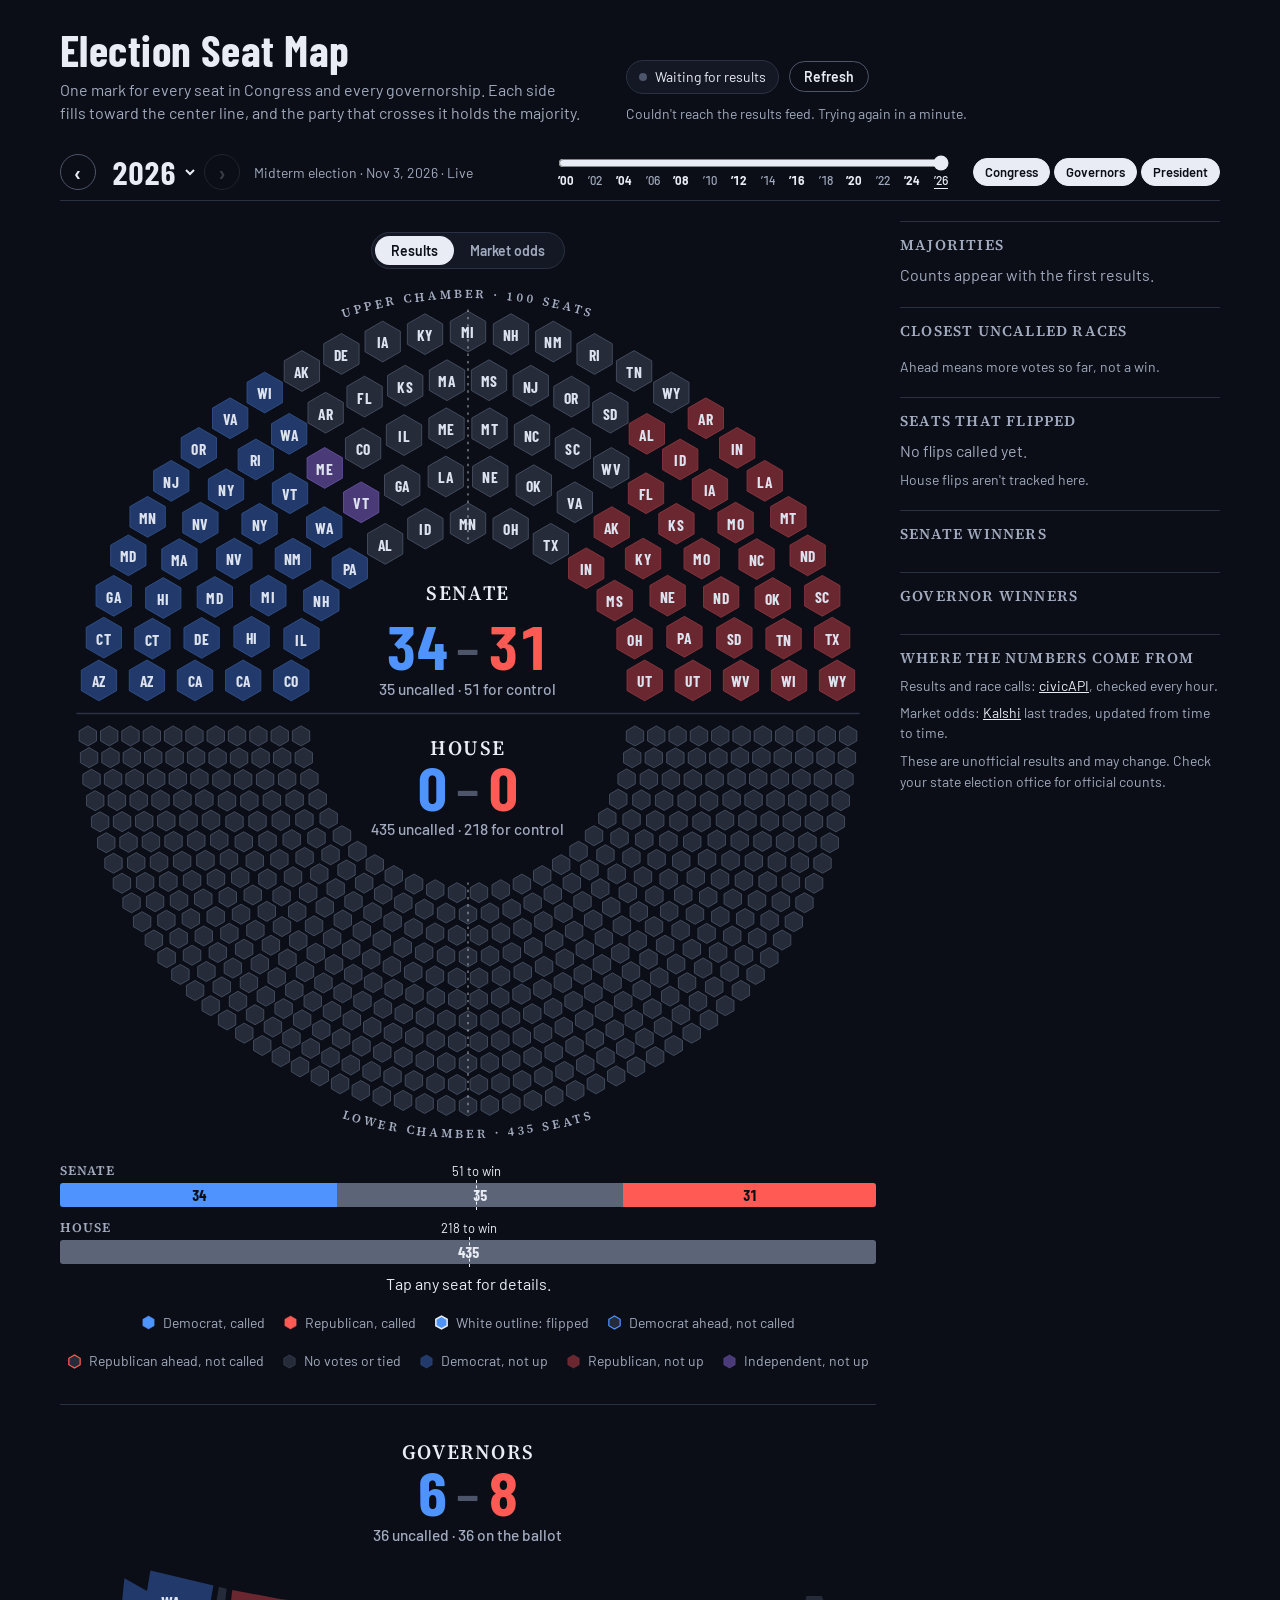
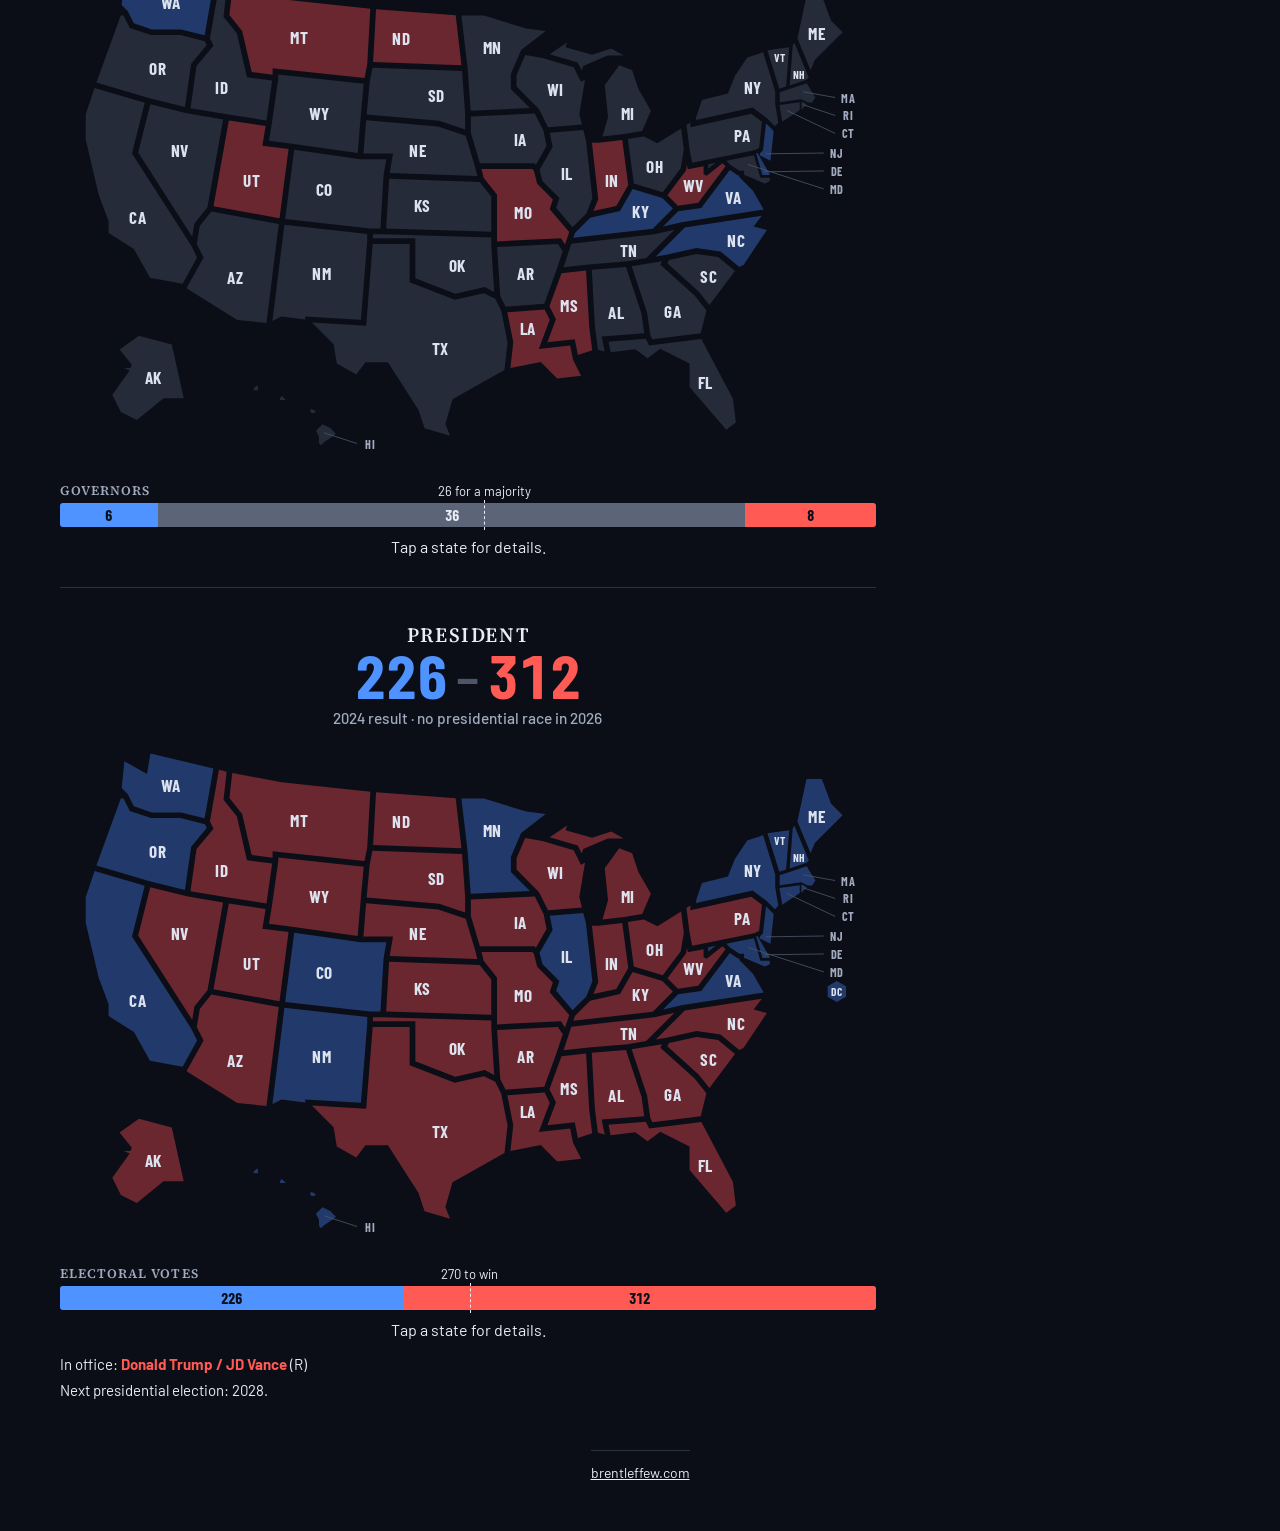
==== elections/index.html @ 2188637a "Move Election Seat Map to /elections and redirect /midterms Co-Authored-By: Claude Opus 5.5 <noreply" ====
<!doctype html>
<html lang="en">
<head>
<meta charset="utf-8">
<meta name="viewport" content="width=device-width, initial-scale=1, viewport-fit=cover">
<title>Election Seat Map</title>
<meta name="description" content="Seat map of US elections since 2000, with live 2026 results: one mark for every seat in Congress, every governorship and every state's electoral votes.">
<link rel="canonical" href="https://brentleffew.com/elections/">
<meta property="og:type" content="website">
<meta property="og:site_name" content="Brent Leffew">
<meta property="og:title" content="Election Seat Map">
<meta property="og:description" content="Seat map of US elections since 2000, with live 2026 results: one mark for every seat in Congress, every governorship and every state's electoral votes.">
<meta property="og:url" content="https://brentleffew.com/elections/">
<meta property="og:image" content="https://brentleffew.com/elections/og4.png">
<meta property="og:image:type" content="image/png">
<meta property="og:image:width" content="1200">
<meta property="og:image:height" content="630">
<meta property="og:image:alt" content="Election Seat Map: a US map of governor races beside a ring of Senate and House seats, colored by party.">
<meta name="twitter:card" content="summary_large_image">
<meta name="twitter:title" content="Election Seat Map">
<meta name="twitter:description" content="Seat map of US elections since 2000, with live 2026 results: one mark for every seat in Congress, every governorship and every state's electoral votes.">
<meta name="twitter:image" content="https://brentleffew.com/elections/og4.png">
<meta name="theme-color" content="#0B0E16">
<link rel="preconnect" href="https://fonts.googleapis.com">
<link rel="preconnect" href="https://fonts.gstatic.com" crossorigin>
<link rel="stylesheet" href="https://fonts.googleapis.com/css2?family=Barlow:wght@400;500;600&family=Barlow+Condensed:wght@500;600;700&family=Source+Serif+4:opsz,wght@8..60,500;8..60,600&display=swap">
<style>
/* Layout concept: two half-chambers facing each other across one aisle. Results fill from both sides toward the center line, so a party that crosses the line holds the majority. */
:root {
  color-scheme: dark;
  --bg: #0B0E16;
  --panel: #131824;
  --line: #2A3142;
  --fg: #E9ECF4;
  --muted: #A1AABE;
  --dem: #4E93FF;
  --dem-dim: #223A6B;
  --rep: #FF5A54;
  --rep-dim: #6B2730;
  --ind: #B38BFF;
  --ind-dim: #4A3A78;
  --open: #252B39;
  --open-line: #4C5569;
  --on-bright: #0A0E18;
  --on-dim: #DCE2EE;
  --display: "Barlow Condensed", "Arial Narrow", Arial, sans-serif;
  --body: "Barlow", "Helvetica Neue", Arial, sans-serif;
  --serif: "Source Serif 4", Georgia, serif;
}
html { background: var(--bg); }
body {
  background: var(--bg); color: var(--fg); font-family: var(--body); font-size: 16px; line-height: 1.45;
  padding-left: max(16px, env(safe-area-inset-left, 0px));
  padding-right: max(16px, env(safe-area-inset-right, 0px));
  padding-block: 20px 40px;
}
.wrap { max-width: 1160px; margin: 0 auto; display: grid; gap: 20px; }
.final-note { margin: 0 0 18px; padding: 10px 14px; background: var(--panel); border: 2px solid var(--fg); border-radius: 8px; font-weight: 600; }
#checkBtn[hidden] { display: none; }
header { display: flex; flex-wrap: wrap; gap: 12px 24px; align-items: end; justify-content: space-between; }
header > div { min-width: 0; }
h1 { font-family: var(--display); font-weight: 700; font-size: clamp(30px, 5vw, 44px); line-height: 1; margin: 0; letter-spacing: .01em; text-wrap: balance; }
.sub { color: var(--muted); margin: 6px 0 0; max-width: 58ch; }
.status { display: flex; flex-wrap: wrap; align-items: center; gap: 10px; }
.pill { display: inline-flex; align-items: center; gap: 8px; padding: 6px 12px; border: 1px solid var(--line); border-radius: 999px; font-size: 14px; font-variant-numeric: tabular-nums; background: var(--panel); }
.dot { width: 8px; height: 8px; border-radius: 50%; background: var(--open-line); flex: none; }
.pill[data-state="fresh"] .dot { background: #5BE08A; }
.pill[data-state="aging"] .dot { background: #F2C14E; }
.pill[data-state="busy"] { border-color: var(--dem); }
.pill[data-state="busy"] .dot { background: var(--dem); animation: pulse 1s ease-in-out infinite; }
@keyframes pulse { 50% { opacity: .25; } }
.asof { flex-basis: 100%; color: var(--muted); font-size: 14px; margin: 0; font-variant-numeric: tabular-nums; }
.asof:empty { display: none; }
.spin { display: none; width: 12px; height: 12px; margin-right: 7px; border: 2px solid var(--open-line); border-top-color: var(--fg); border-radius: 50%; vertical-align: -1px; animation: turn .8s linear infinite; }
button.running .spin { display: inline-block; }
@keyframes turn { to { transform: rotate(360deg); } }
.bar { height: 3px; margin-bottom: 8px; overflow: hidden; border-radius: 2px; background: var(--line); visibility: hidden; }
.bar.on { visibility: visible; }
.bar::after { content: ""; display: block; width: 30%; height: 100%; background: var(--dem); animation: slide 1.2s linear infinite; }
@keyframes slide { from { transform: translateX(-100%); } to { transform: translateX(340%); } }
button { font: 600 14px var(--body); color: var(--fg); background: transparent; border: 1px solid var(--open-line); border-radius: 999px; padding: 6px 14px; cursor: pointer; }
button:hover:not(:disabled) { border-color: var(--fg); }
button:disabled { color: var(--muted); cursor: default; }
:focus-visible { outline: 2px solid var(--fg); outline-offset: 2px; }
.check-note { flex-basis: 100%; min-height: 20px; color: var(--muted); font-size: 14px; margin: 0; }
body[data-archive] .check-note { visibility: hidden; }
.pill[data-state="final"] .dot { background: var(--fg); }
.yearbar { position: sticky; top: 0; z-index: 20; display: flex; flex-wrap: wrap; align-items: center; gap: 4px 24px; padding: 8px 0; background: var(--bg); border-bottom: 1px solid var(--line); }
.y-row { display: flex; align-items: center; gap: 6px; }
.y-step { width: 36px; height: 36px; padding: 0; font-size: 22px; line-height: 1; }
.y-step:disabled { opacity: .3; cursor: default; }
#ySelect { color-scheme: dark; height: 40px; padding: 0 6px; font: 700 32px var(--display); font-variant-numeric: tabular-nums; color: var(--fg); background: transparent; border: 0; cursor: pointer; }
.y-kind { width: 20em; margin: 0 0 0 8px; color: var(--muted); font-size: 14px; line-height: 1.25; }
.y-track { flex: 1 1 320px; min-width: 0; order: 2; }
.y-sections { order: 3; display: flex; gap: 4px; flex: none; }
.y-sections button { padding: 5px 11px; font-size: 13px; color: var(--muted); }
.y-sections button[aria-pressed="true"] { background: var(--fg); border-color: var(--fg); color: var(--bg); }
.y-sections button:disabled { cursor: default; }
.y-ticks button:disabled { opacity: .25; cursor: default; }
.kind-head { display: none; flex-basis: 100%; margin: 0; color: var(--muted); font-size: 14px; }
@media (max-width: 1099px) {
  .y-row { flex: 1 1 0; min-width: 0; }
  .y-kind { width: auto; flex: 1; min-width: 0; }
  .y-sections { order: 2; margin-left: auto; }
  .y-track { order: 3; flex-basis: 100%; }
}
#ySlider { display: block; width: 100%; margin: 0; accent-color: var(--fg); cursor: pointer; }
.y-ticks { display: flex; justify-content: space-between; padding: 0 8px; }
.y-ticks button { width: 0; padding: 2px 0; border: 0; overflow: visible; display: flex; justify-content: center; color: var(--muted); font: 500 12px var(--body); font-variant-numeric: tabular-nums; }
.y-ticks button.pres { color: var(--fg); font-weight: 700; }
.y-ticks button[aria-current="true"] { color: var(--fg); text-decoration: underline; text-underline-offset: 3px; }
.h { transition: fill .3s ease, stroke .3s ease; }
body[data-archive] .live-only { visibility: hidden; }
.tickets { list-style: none; margin: 12px auto 0; padding: 0; max-width: 860px; display: grid; gap: 4px; font-size: 15px; }
.tickets li { min-height: 22px; }
.view-switch button:disabled { opacity: .35; cursor: default; }
.check-note.ok { color: #5BE08A; }

.stage { display: grid; gap: 24px; grid-template-columns: minmax(0, 1fr); }
.chart { min-width: 0; display: flex; flex-direction: column; }
body[data-no-c] .key { order: 5; }
.gov-block.first { margin-top: 0; padding-top: 0; border-top: 0; }
body[data-pres-only] .view-switch { display: none; }
svg#map { display: block; width: 100%; height: auto; max-width: 860px; margin: 0 auto; }
.h { stroke-width: 1; transition: fill .45s ease, stroke .45s ease; }
.open { fill: var(--open); stroke: var(--open-line); }
.dem { fill: var(--dem); stroke: var(--dem); }
.dem-dim { fill: var(--dem-dim); stroke: #33548F; }
.rep { fill: var(--rep); stroke: var(--rep); }
.rep-dim { fill: var(--rep-dim); stroke: #8F3942; }
.ind-dim { fill: var(--ind-dim); stroke: #6A55A8; }
.ind { fill: var(--ind); stroke: var(--ind); }
.dem-ahead { fill: var(--open); stroke: var(--dem); stroke-width: 2.5; }
.rep-ahead { fill: var(--open); stroke: var(--rep); stroke-width: 2.5; }
.ind-ahead { fill: var(--open); stroke: var(--ind); stroke-width: 2.5; }
.lab.ld { fill: var(--dem); }
.lab.lr { fill: var(--rep); }
.lab.li { fill: var(--ind); }
.hs { cursor: pointer; }
.hs:hover { stroke: var(--fg); stroke-width: 2; }
.hs.sel { stroke: var(--fg); stroke-width: 3; }
.flip { stroke: var(--fg); stroke-width: 3; }
.seat { cursor: pointer; }
.seat:hover .h { stroke: var(--fg); stroke-width: 2; }
.seat.sel .h { stroke: var(--fg); stroke-width: 3.5; }
.lab { font: 700 19px var(--display); text-anchor: middle; dominant-baseline: central; pointer-events: none; letter-spacing: .03em; fill: var(--on-dim); }
.lab.bright { fill: var(--on-bright); }
.lab.big { font-size: 21px; }
.lab.tiny { font-size: 14px; }
.lab.out { font-size: 15px; fill: var(--muted); pointer-events: auto; cursor: pointer; }
.leader { stroke: var(--open-line); stroke-width: 1; }
#gov .h.dem, #gov .h.rep, #gov .h.ind, #gov .h.dem-dim, #gov .h.rep-dim, #gov .h.ind-dim, #gov .h.open, #pres .h.dem, #pres .h.rep, #pres .h.ind, #pres .h.dem-dim, #pres .h.rep-dim, #pres .h.ind-dim, #pres .h.open { stroke: none; }
#gov .h.flip, #pres .h.flip { stroke: var(--fg); stroke-width: 2.5; }
#gov .seat:hover .h, #pres .seat:hover .h { stroke: var(--fg); stroke-width: 2; }
#gov .seat.sel .h, #pres .seat.sel .h { stroke: var(--fg); stroke-width: 3.5; }
.gov-block { margin-top: 28px; padding-top: 20px; border-top: 1px solid var(--line); }
svg#pres, svg#gov { display: block; width: 100%; height: auto; max-width: 860px; margin: 0 auto; }
.tier { margin: 0 0 10px; }
.tier h3 { font: 500 14px var(--body); color: var(--muted); margin: 0 0 5px; }
.view-switch { display: flex; justify-content: center; margin-bottom: 12px; }
.view-switch div { display: inline-flex; padding: 3px; border: 1px solid var(--line); border-radius: 999px; background: var(--panel); }
.view-switch button { border: 0; padding: 6px 16px; color: var(--muted); }
.view-switch button[aria-pressed="true"] { background: var(--fg); color: var(--bg); }
.key { display: grid; }
.key > * { grid-area: 1 / 1; min-width: 0; }
.odds-key { visibility: hidden; }
.odds-note { text-align: center; color: var(--muted); font-size: 14px; margin: 8px auto 0; max-width: 62ch; }
.odds-scale { display: flex; align-items: center; gap: 10px; justify-content: center; margin: 12px 0 0; font-size: 14px; color: var(--muted); }
.odds-scale i { display: block; width: min(52vw, 280px); height: 10px; border-radius: 5px; background: linear-gradient(90deg, var(--rep), #92424A 50%, #3A5F9C 50%, var(--dem)); }
body[data-view="odds"] .odds-key { visibility: visible; }
body[data-view="odds"] #legend { visibility: hidden; }
body[data-view="odds"] .h { opacity: .22; }
body[data-view="odds"] .lab { opacity: .4; }
body[data-view="odds"] .priced .h, body[data-view="odds"] .h.priced { opacity: 1; }
body[data-view="odds"] .priced .lab { opacity: 1; }
body[data-view="odds"] #pres .h, body[data-view="odds"] #pres .lab { opacity: 1; }
.lit-layer { pointer-events: none; }
.glow { opacity: 0; animation: backlit 14s ease-out forwards; }
.glow-dem { fill: var(--dem); } .glow-rep { fill: var(--rep); } .glow-ind { fill: var(--ind); } .glow-neutral { fill: var(--fg); }
@keyframes backlit { 0% { opacity: 0; } 6% { opacity: 1; } 70% { opacity: .8; } 100% { opacity: 0; } }
.aisle { stroke: var(--fg); stroke-opacity: .6; stroke-width: 1.5; stroke-dasharray: 3 6; }
.floor { stroke: var(--line); stroke-width: 2; }
.arc-text { font: 600 15px var(--serif); letter-spacing: .24em; fill: var(--muted); }
.ch { font: 600 25px var(--serif); text-anchor: middle; fill: var(--fg); letter-spacing: .08em; }
.score { font: 700 76px var(--display); text-anchor: middle; font-variant-numeric: tabular-nums; }
.score .d { fill: var(--dem); } .score .r { fill: var(--rep); } .score .s { fill: var(--open-line); font-weight: 500; }
.need { font: 500 19px var(--body); text-anchor: middle; fill: var(--muted); font-variant-numeric: tabular-nums; }

.detail { min-height: 1.5em; text-align: center; color: var(--fg); margin: 8px auto 0; max-width: 60ch; }
.legend { display: flex; flex-wrap: wrap; gap: 8px 18px; justify-content: center; list-style: none; padding: 0; margin: 12px 0 0; font-size: 14px; color: var(--muted); }
.legend li { display: inline-flex; align-items: center; gap: 7px; }
.legend svg { width: 15px; height: 17px; flex: none; }

.side { display: grid; gap: 20px; grid-template-columns: repeat(auto-fit, minmax(min(100%, 300px), 1fr)); align-content: start; }
.side section { min-width: 0; border-top: 1px solid var(--line); padding-top: 12px; }
h2 { font: 600 15px var(--serif); letter-spacing: .08em; text-transform: uppercase; color: var(--muted); margin: 0 0 8px; }
.flips { list-style: none; margin: 0; padding: 0; display: grid; gap: 6px; }
.flips li { display: grid; grid-template-columns: 34px minmax(0, 1fr); gap: 8px; align-items: baseline; }
.flips b { font: 700 18px var(--display); letter-spacing: .03em; }
.chips { display: flex; flex-wrap: wrap; gap: 6px; margin: 0; padding: 0; list-style: none; }
.chips li { font: 600 15px var(--display); letter-spacing: .04em; padding: 2px 8px; border: 1px solid var(--open-line); border-radius: 4px; }
.note { color: var(--muted); font-size: 14px; margin: 8px 0 0; }
.src { font-size: 14px; color: var(--muted); margin: 0 0 6px; }
.src a { color: var(--fg); }
.control { margin: 0 0 6px; }
.empty { color: var(--muted); margin: 0; }

@media (min-width: 1080px) {
  .stage { grid-template-columns: minmax(0, 1fr) 320px; align-items: start; }
  .side { grid-template-columns: minmax(0, 1fr); }
}
@media (max-width: 560px) {
  .y-kind { display: none; }
  .kind-head { display: block; }
  .yearbar { column-gap: 8px; }
  .y-row { gap: 2px; }
  .y-step { width: 32px; height: 32px; }
  #ySelect { padding: 0; }
  .y-sections button { padding: 4px 7px; font-size: 12px; }
  .y-sections .long { display: none; }
  #ySelect { font-size: 26px; }
  .y-ticks button { font-size: 11px; }
  .news-item { gap: 8px; }
  .news-text { font-size: 14px; }
  .lab { font-size: 25px; }
  .lab.big { font-size: 27px; }
  .lab.tiny { font-size: 18px; }
  .lab.out { font-size: 19px; }
  .check-note, .asof { text-align: left; }
}
@media (prefers-reduced-motion: reduce) {
  .h, .maj-seg { transition: none; }
  .spin, .pill[data-state="busy"] .dot { animation: none; }
  .glow { animation: none; opacity: .8; }
  .bar::after { animation: none; width: 100%; }
}
.maj { display: grid; gap: 12px; max-width: 860px; margin: 12px auto 0; }
.maj-row { position: relative; padding-top: 21px; }
.maj-name { position: absolute; left: 0; top: 0; color: var(--muted); font: 600 13px var(--serif); letter-spacing: .08em; text-transform: uppercase; }
.maj-need { position: absolute; top: 0; transform: translateX(-50%); color: var(--fg); font-size: 13px; white-space: nowrap; }
.maj-bar { display: flex; height: 24px; border-radius: 3px; overflow: hidden; background: var(--line); }
.maj-seg { display: flex; align-items: center; justify-content: center; min-width: 0; font: 700 15px var(--display); font-variant-numeric: tabular-nums; transition: flex-grow .6s ease; }
.maj-d { background: var(--dem); color: var(--on-bright); }
.maj-r { background: var(--rep); color: var(--on-bright); }
.maj-i { background: var(--ind); color: var(--on-bright); }
.maj-o { background: #5C6478; color: var(--fg); }
.maj-tick { position: absolute; top: 18px; bottom: -3px; width: 0; border-left: 1.5px dashed var(--fg); pointer-events: none; }
.news { position: fixed; z-index: 30; top: calc(env(safe-area-inset-top, 0px) + 10px); left: 50%; transform: translateX(-50%); width: min(660px, calc(100vw - 24px)); display: grid; gap: 6px; pointer-events: none; }
.news-item { --c: var(--fg); pointer-events: auto; display: flex; align-items: center; gap: 12px; width: 100%; padding: 8px 6px 8px 8px; background: var(--panel); border: 2px solid var(--c); border-radius: 8px; box-shadow: 0 8px 24px rgba(0, 0, 0, .55); cursor: pointer; }
.news-tag { flex: none; padding: 3px 8px; border-radius: 4px; background: var(--c); color: var(--on-bright); font: 700 14px var(--display); letter-spacing: .08em; white-space: nowrap; }
.news-text { flex: 1; min-width: 0; font-size: 15px; line-height: 1.3; }
.news-text b { font-weight: 700; }
.news-text small { color: var(--muted); font-size: 13px; }
.news-x { flex: none; width: 28px; height: 28px; padding: 0; border: 0; border-radius: 50%; color: var(--muted); font-size: 18px; line-height: 1; }
.news-more { pointer-events: auto; justify-self: center; padding: 3px 12px; background: var(--panel); border: 1px solid var(--open-line); border-radius: 999px; color: var(--muted); font-size: 13px; }
.tip { position: absolute; z-index: 20; width: min(262px, calc(100vw - 24px)); padding: 12px 14px; background: var(--panel); border: 1px solid var(--open-line); border-radius: 10px; box-shadow: 0 10px 28px rgba(0, 0, 0, .55); }
.tip-kind { margin: 0; padding-right: 22px; color: var(--muted); font: 600 12px var(--serif); letter-spacing: .08em; text-transform: uppercase; }
.tip-title { margin: 1px 0 0; padding-right: 22px; font: 700 23px/1.1 var(--display); }
.tip-status { margin: 3px 0 0; font-size: 14px; font-weight: 600; }
.tip-rows { list-style: none; margin: 9px 0 0; padding: 0; display: grid; gap: 7px; }
.tip-rows:empty { display: none; }
.tip-row { display: grid; grid-template-columns: minmax(0, 1fr) auto; gap: 2px 10px; align-items: baseline; font-size: 14px; }
.tip-name { min-width: 0; overflow-wrap: anywhere; }
.tip-name b { font-weight: 700; }
.tip-pct { font-variant-numeric: tabular-nums; font-weight: 600; }
.tip-bar { grid-column: 1 / -1; height: 4px; border-radius: 2px; background: var(--line); overflow: hidden; }
.tip-bar i { display: block; height: 100%; border-radius: 2px; }
.tip-foot { margin: 8px 0 0; color: var(--muted); font-size: 13px; }
.tip-foot:empty { display: none; }
.tip-x { position: absolute; top: 5px; right: 6px; width: 28px; height: 28px; padding: 0; border: 0; border-radius: 50%; color: var(--muted); font-size: 19px; line-height: 1; }
.tip-x:hover:not(:disabled) { color: var(--fg); }
.tip-arrow { position: absolute; width: 12px; height: 12px; margin-left: -6px; background: var(--panel); transform: rotate(45deg); }
.tip[data-side="above"] .tip-arrow { bottom: -7px; border-right: 1px solid var(--open-line); border-bottom: 1px solid var(--open-line); }
.tip[data-side="below"] .tip-arrow { top: -7px; border-left: 1px solid var(--open-line); border-top: 1px solid var(--open-line); }
.foot { max-width: 1160px; margin: 28px auto 0; padding-top: 12px; border-top: 1px solid var(--line); color: var(--muted); font-size: 14px; }
.foot a { color: var(--fg); }
</style>
</head>
<body>
<div class="news" id="news" aria-live="polite"></div>
<div class="wrap">
  <p class="final-note" id="finalNote" hidden>All election results from 2026 are in. This map is final.</p>
  <header>
    <div>
      <h1>Election Seat Map</h1>
      <p class="sub">One mark for every seat in Congress and every governorship. Each side fills toward the center line, and the party that crosses it holds the majority.</p>
    </div>
    <div class="status">
      <span class="pill" id="pill" data-state="wait"><span class="dot"></span><span id="pillText">Loading results</span></span>
      <button id="checkBtn" type="button"><span class="spin" aria-hidden="true"></span><span id="checkLabel">Refresh</span></button>
      <p class="kind-head" id="yKindHead"></p>
      <p class="check-note" id="checkNote" role="status"></p>
    </div>
  </header>

  <nav class="yearbar" id="yearbar" aria-label="Choose an election">
    <div class="y-row">
      <button type="button" class="y-step" id="yPrev" aria-label="Earlier election">‹</button>
      <select id="ySelect" aria-label="Election year"></select>
      <button type="button" class="y-step" id="yNext" aria-label="Later election">›</button>
      <p class="y-kind" id="yKind"></p>
    </div>
    <div class="y-sections" role="group" aria-label="Choose what to show">
      <button type="button" id="secBtnC" data-sec="c" aria-pressed="true">Congress</button>
      <button type="button" id="secBtnG" data-sec="g" aria-label="Governors" aria-pressed="true">Gov<span class="long">ernors</span></button>
      <button type="button" id="secBtnP" data-sec="p" aria-label="President" aria-pressed="true">Pres<span class="long">ident</span></button>
    </div>
    <div class="y-track">
      <input type="range" id="ySlider" min="0" max="13" step="1" aria-label="Election year">
      <div class="y-ticks" id="yTicks"></div>
    </div>
  </nav>

  <div class="stage">
    <div class="chart">
      <div class="bar" id="bar" aria-hidden="true"></div>
      <div class="view-switch"><div role="group" aria-label="Choose what the maps show">
        <button type="button" id="viewResults" aria-pressed="true">Results</button>
        <button type="button" id="viewOdds" aria-pressed="false">Market odds</button>
      </div></div>
      <div id="secCongress">
        <svg id="map" viewBox="0 0 1000 1064" role="img" aria-label="Seat map of the Senate and House"></svg>
        <div class="maj" id="bars"></div>
        <p class="detail">Tap any seat for details.</p>
      </div>
      <div class="key">
        <ul class="legend" id="legend"></ul>
        <div class="odds-key">
          <p class="odds-scale"><span>Republican 100¢</span><i></i><span>Democrat 100¢</span></p>
          <p class="odds-note" id="oddsNote"></p>
        </div>
      </div>
      <div class="gov-block" id="secGov">
        <svg id="gov" viewBox="0 0 1000 790" role="img" aria-label="Map of governor races by state"></svg>
        <div class="maj" id="govBar"></div>
        <p class="detail">Tap a state for details.</p>
      </div>
      <div class="gov-block" id="secPres">
        <svg id="pres" viewBox="0 0 1000 790" role="img" aria-label="Map of the presidential election by state"></svg>
        <div class="maj" id="presBar"></div>
        <p class="detail">Tap a state for details.</p>
        <ul class="tickets" id="tickets"></ul>
      </div>
    </div>
    <div class="side">
      <section>
        <h2>Majorities</h2>
        <div id="control"><p class="empty">Counts appear with the first results.</p></div>
      </section>
      <section>
        <h2 id="closestTitle">Closest uncalled races</h2>
        <ul class="flips" id="closest"></ul>
        <p class="note" id="closestNote">Ahead means more votes so far, not a win.</p>
      </section>
      <section>
        <h2>Seats that flipped</h2>
        <ul class="flips" id="flips"></ul>
        <p class="empty" id="flipsEmpty">No flips called yet.</p>
        <p class="note">House flips aren't tracked here.</p>
      </section>
      <section id="sideSenate">
        <h2>Senate winners</h2>
        <ul class="chips" id="winners"></ul>
      </section>
      <section id="sideGov">
        <h2>Governor winners</h2>
        <ul class="chips" id="govWinners"></ul>
      </section>
      <section>
        <h2>Where the numbers come from</h2>
        <p class="src" id="srcArchive" hidden>Past results: <a href="https://electionlab.mit.edu/data" target="_blank" rel="noopener">MIT Election Data + Science Lab</a> for House, Senate and president votes, <a href="https://github.com/unitedstates/congress-legislators" target="_blank" rel="noopener">congress-legislators</a> for who held each seat, and Wikipedia for governors and 2024 House shares.</p>
        <p class="src" id="srcLive">Results and race calls: <a href="https://civicapi.org" target="_blank" rel="noopener">civicAPI</a>, <span id="checkEvery">checked every minute</span>.</p>
        <p class="src" id="oddsSource">Market odds: <a href="https://kalshi.com/category/elections" target="_blank" rel="noopener">Kalshi</a> last trades, updated from time to time.</p>
        <p class="note">These are unofficial results and may change. Check your state election office for official counts.</p>
      </section>
    </div>
  </div>
  <p class="foot"><a href="/">brentleffew.com</a></p>
</div>
<div class="tip" id="tip" role="status" aria-live="polite" hidden>
  <button class="tip-x" id="tipClose" type="button" aria-label="Close details">×</button>
  <p class="tip-kind" id="tipKind"></p>
  <h3 class="tip-title" id="tipTitle"></h3>
  <p class="tip-status" id="tipStatus"></p>
  <ul class="tip-rows" id="tipRows"></ul>
  <p class="tip-foot" id="tipFoot"></p>
  <i class="tip-arrow" id="tipArrow" aria-hidden="true"></i>
</div>

<script>
(function () {
  "use strict";
  var API = "https://civicapi.org/api/v2/race/search?startDate=2026-11-03&endDate=2027-01-31&country=US&limit=2000&election_type=";
  var ODDS_URL = "https://raw.githubusercontent.com/bleffew/bleffew.github.io/data/odds.json";
  var POLL_MS = 60000;
  // Checks slow down as counting winds down. Federal election dates always fall after daylight saving ends, so Pacific is -08:00.
  var ELECTION_DATE = "2026-11-03", DAY_MS = 86400000;
  var FAST_UNTIL = Date.parse(ELECTION_DATE + "T12:00:00-08:00") + DAY_MS;
  var HALF_HOUR_UNTIL = Date.parse(ELECTION_DATE + "T00:00:00-08:00") + 2 * DAY_MS;
  function pollMs() {
    var now = Date.now();
    return now < FAST_UNTIL ? POLL_MS : now < HALF_HOUR_UNTIL ? 1800000 : 3600000;
  }
  var lastTry = 0, locked = false;
  var LIVE_YEAR = 2026, YEARS = [2000, 2002, 2004, 2006, 2008, 2010, 2012, 2014, 2016, 2018, 2020, 2022, 2024, 2026];
  var DATES = { 2000: "Nov 7, 2000", 2002: "Nov 5, 2002", 2004: "Nov 2, 2004", 2006: "Nov 7, 2006", 2008: "Nov 4, 2008", 2010: "Nov 2, 2010", 2012: "Nov 6, 2012", 2014: "Nov 4, 2014", 2016: "Nov 8, 2016", 2018: "Nov 6, 2018", 2020: "Nov 3, 2020", 2022: "Nov 8, 2022", 2024: "Nov 5, 2024", 2026: "Nov 3, 2026" };
  var year = LIVE_YEAR, ARCHIVE = false, savedView = null, WHO = { D: [], I: [], R: [] }, GOV_WHO = {}, GOV_BASE_IND = 0, GOV_UP = 36, liveModel = null, presData = null, jsonCache = {}, yearToken = 0;
  var NS = "http://www.w3.org/2000/svg";
  var CX = 500, Y_SENATE = 515, Y_HOUSE = 545;

  // Senate seats not on the 2026 ballot: 32 Democrats, 2 independents, 31 Republicans.
  var HELD_D = "AZ AZ CA CA CO CT CT DE GA HI HI IL MD MD MA MI MN NV NV NH NJ NM NY NY OR PA RI VT VA WA WA WI".split(" ");
  var HELD_I = "ME VT".split(" ");
  var HELD_R = "AL AK AR FL ID IN IN IA KS KY LA MS MO MO MT NE NC ND ND OH OK PA SC SD TN TX UT UT WV WI WY".split(" ");
  var UP = "AL AK AR CO DE FL GA ID IL IA KS KY LA ME MA MI MN MS MT NE NH NJ NM NC OH OK OR RI SC SD TN TX VA WV WY".split(" ");
  var UP_WAS_D = "CO DE GA IL MA MI MN NH NJ NM OR RI VA".split(" ");
  var BASE_DEM = HELD_D.length + HELD_I.length, BASE_REP = HELD_R.length;
  var LIVE_SEATS = { HELD_D: HELD_D, HELD_I: HELD_I, HELD_R: HELD_R, UP: UP, BASE_DEM: BASE_DEM, BASE_REP: BASE_REP };
  var NAMES = {AL:"Alabama",AK:"Alaska",AZ:"Arizona",AR:"Arkansas",CA:"California",CO:"Colorado",CT:"Connecticut",DE:"Delaware",FL:"Florida",GA:"Georgia",HI:"Hawaii",ID:"Idaho",IL:"Illinois",IN:"Indiana",IA:"Iowa",KS:"Kansas",KY:"Kentucky",LA:"Louisiana",ME:"Maine",MD:"Maryland",MA:"Massachusetts",MI:"Michigan",MN:"Minnesota",MS:"Mississippi",MO:"Missouri",MT:"Montana",NE:"Nebraska",NV:"Nevada",NH:"New Hampshire",NJ:"New Jersey",NM:"New Mexico",NY:"New York",NC:"North Carolina",ND:"North Dakota",OH:"Ohio",OK:"Oklahoma",OR:"Oregon",PA:"Pennsylvania",RI:"Rhode Island",SC:"South Carolina",SD:"South Dakota",TN:"Tennessee",TX:"Texas",UT:"Utah",VT:"Vermont",VA:"Virginia",WA:"Washington",WV:"West Virginia",WI:"Wisconsin",WY:"Wyoming"};

  // Governors: 14 states are not on the 2026 ballot, 6 held by Democrats and 8 by Republicans.
  var GOV_HELD = { DE: "D", KY: "D", NJ: "D", NC: "D", VA: "D", WA: "D", IN: "R", LA: "R", MS: "R", MO: "R", MT: "R", ND: "R", UT: "R", WV: "R" };
  var GOV_BASE_DEM = 6, GOV_BASE_REP = 8;
  var GOV_UP_WAS_D = "AZ CA CO CT HI IL KS MA MD ME MI MN NM NY OR PA RI WI".split(" ");
  var LIVE_GOV = { GOV_HELD: GOV_HELD, GOV_BASE_DEM: GOV_BASE_DEM, GOV_BASE_REP: GOV_BASE_REP };
  // Low-poly state shapes, simplified from US Census boundaries and inset so states sit apart. x and y are label points.
  var GOV_STATES = {"AL":{"d":"M704.6 440.8L708 464.8L655.8 468.8L659.5 487.3L651.2 485.2L647.5 455.7L643.7 387.2L685.6 383.7Z","x":674,"y":438},"AK":{"d":"M129 478.8L143.6 544.5L118.8 544.5L86.2 571.2L66.6 561.4L56.1 540.3L77.4 510.4L70.2 507.5L78.2 507.5L80.1 503.5L65 484.7L88.7 467.8Z","x":106,"y":518},"AZ":{"d":"M260.1 330.9L245 452.2L209.2 448.6L147.5 410.1L147.5 408.9L168 372.1L159.6 355.5L163.3 333.5L177.4 315.8Z","x":207,"y":395},"CO":{"d":"M359.8 251.5L391.9 251.5L388.5 271.6L384.7 336.5L372.2 336.5L267.9 324.9L279 240Z","x":316,"y":288},"FL":{"d":"M714 479.8L778 471.8L816.6 545.1L820.3 574.4L808.5 583.2L763.5 530.7L763.5 501.8L727.6 483.9L712 495.6L697 484.4L666.8 488.1L664.2 475.2L709.9 471.7Z","x":783,"y":524},"GA":{"d":"M727.7 380.8L769.4 418.4L784.2 436.8L777.2 464.8L718 472.2L715.4 466.9L711.4 439.2L692.6 382.8L729.8 376.6Z","x":743,"y":437},"IN":{"d":"M688.4 283.3L673.7 308.9L645.7 315.1L651.6 300.5L643.9 231.5L652.2 231.5L681 227.9Z","x":668,"y":277},"KS":{"d":"M506.3 279.4L520.5 297.2L520.5 340.4L391.7 336.6L395.3 275.6Z","x":436,"y":307},"ME":{"d":"M937 81.9L951.1 96L917 130L911.9 142.7L895.7 103.7L906.8 51.5L925.6 51.5Z","x":920,"y":97},"MA":{"d":"M917.7 175.9L913.6 182L908.5 182L900.3 178L874 181.7L874 169.4L907.1 158.4Z","x":903,"y":169},"MN":{"d":"M563.3 91.4L587.2 94.4L557.1 117.8L544.5 147.3L544.5 165.5L567.9 188.9L495.3 192.3L491.5 139.7L483.9 75.5L511.5 75.5Z","x":522,"y":114},"NJ":{"d":"M866.4 216.7L866.4 219.9L862.7 253.5L849.6 247L849.6 244.7L853.5 240.7L857.2 207.5Z","x":857,"y":245},"NC":{"d":"M842 334.1L858.3 338.2L829.6 381.3L824.5 383.8L801.5 364.7L771.9 360.4L735.2 368.6L722.2 370.8L757.7 335.3L852.1 320.8Z","x":821,"y":350},"ND":{"d":"M476.9 75.3L484 136.4L375.7 132.6L379.3 67.8Z","x":410,"y":102},"OK":{"d":"M520.5 347.4L520.5 356.1L524.1 414.2L512.5 408.3L476.3 416.4L427.5 397.6L427.5 348.5L375.5 348.5L375.5 343.5L387.9 343.5Z","x":479,"y":381},"PA":{"d":"M852.3 205.6L848.7 237.7L842.8 240.7L766.7 255.9L763.5 239.4L759.7 209.7L764.5 206.5L764.5 212.4L839.2 195.8Z","x":828,"y":221},"SD":{"d":"M484.7 143.4L488.5 196.1L488.5 215.1L456.7 204.6L367.8 196.8L371.5 156.5L374.9 139.6Z","x":453,"y":173},"TX":{"d":"M420.5 402.4L475.7 423.7L511.6 415.7L525.4 422.6L532.7 437.2L540.5 476.1L536.7 509.8L473 545.7L464.3 576.2L470.1 590.6L438.8 581.2L431.2 558.5L393.9 500.5L366.3 500.5L355.1 515.4L331.2 501.8L327.3 478.3L300.7 451.8L367.2 455.7L375.2 355.5L420.5 355.5Z","x":458,"y":483},"WY":{"d":"M364.2 159.1L360.5 199.7L356.8 244L276.5 232.5L248.1 229L251.5 208.5L259.5 152.3L259.5 147.9Z","x":310,"y":195},"CT":{"d":"M898.6 191.2L877.1 205.6L873.7 185.2L898.6 181.7Z","x":883,"y":192},"MO":{"d":"M572.8 265.8L576.8 281.8L596 300.9L592.1 312.8L616.1 340.8L610.9 356.1L605.8 348.4L527.5 352.3L527.5 294.8L511.2 274.4L508.5 263.5L570.6 263.5Z","x":560,"y":316},"WV":{"d":"M807.6 260.3L774.2 304.9L749.2 308.5L736.4 295.7L759.2 265.4L760.3 258.5L761.4 263.9L780.7 260.1L780.7 270.1L784.5 271.9L803.8 256.5Z","x":768,"y":283},"IL":{"d":"M636.6 228.6L644.4 299.5L637 318.1L620.2 334.9L600 311.2L604 299.1L583.2 278.2L579.7 264.5L595.7 236.6L592.2 219.2L633.3 215.7Z","x":613,"y":268},"NM":{"d":"M368.5 343.1L368.5 351.9L360.8 448.3L292.5 444.3L292.5 448L263.4 444.4L252.3 450L267 331.9Z","x":313,"y":390},"AR":{"d":"M608.1 364.5L600.7 386.8L585.5 428.7L538.1 432.3L531.5 419.1L527.7 359.3L602.2 355.6Z","x":563,"y":391},"CA":{"d":"M95.8 182.4L80.2 244.6L152.9 357.7L160 371.9L142.2 404.1L102.3 396.9L82.6 361.5L51.5 342.1L51.5 327.4L39.4 295L23.5 227.6L23.5 196.6L34.3 164.3Z","x":87,"y":322},"DE":{"d":"M846.8 243.8L862.3 271L852.7 271L845.2 244.5L847 243.6Z","x":855,"y":267},"HI":{"d":"M323.2 581.1L330.1 588L327.1 590.9L315.1 598.9L312 602.1L309.4 599.4L309.4 591.7L305.7 584.3L313.6 576.3ZM305.7 560.4L303.4 562.6L300.6 562.6L297.9 560L300.3 557.7ZM234.6 534.6L229.4 534.6L229.4 532.6L232.6 529.4L234.6 529.4ZM268.7 546.6L261.4 546.6L261.4 544.6L264 541.9Z","x":316,"y":587},"IA":{"d":"M584.7 217.2L588.3 235.4L575.2 258.3L573.5 256.5L506.6 256.5L495.5 219.5L495.5 199.3L573.9 195.6Z","x":556,"y":226},"KY":{"d":"M730.2 299.1L743.1 312L718.4 336.7L621.1 347.9L623.1 341.9L641.7 323.2L678.3 315.1L693.7 288.2Z","x":704,"y":315},"MD":{"d":"M850.3 274.3L861.8 274.3L861.8 278.6L855.9 281.5L830.3 270.5L830.3 265.8L824.7 265.8L813.4 258.3L808.6 253.4L842.4 246.6ZM786.3 263.3L786.3 257.9L795.4 256Z","x":835,"y":258},"MI":{"d":"M693.2 142.7L700.8 165.4L716.1 192.2L705.5 216.9L683.5 220.6L656.8 223.9L663.6 200.3L659.6 161L677.3 136.3ZM611.5 114.4L644.1 123.7L667.6 115.8L682.8 124.5L663.3 124.5L633.2 137.4L631.4 142.9L626.5 133.1L592.1 122.8L613.5 108.6Z","x":688,"y":194},"MS":{"d":"M640.5 456.3L644.2 485.6L626.7 491.4L622.8 472.2L589.3 475.9L599.8 447.8L591.8 431.8L606.6 391.2L636.7 387.9Z","x":616,"y":430},"MT":{"d":"M263.5 55.5L372.3 67.1L368.5 135.5L365.2 152.2L252.5 140.1L252.5 148L226.9 144.8L215.2 94.4L199.6 75L203.1 44.1Z","x":285,"y":101},"NH":{"d":"M909.7 151.5L906.9 154.3L886.2 161.2L889.9 112.5L891.8 108.7Z","x":897,"y":147},"NY":{"d":"M868.5 168.5L868.5 184.3L872.3 206.8L868 211.1L858.3 201.4L840.8 188.2L771.5 203.6L771.5 200.6L778.7 178.9L810.6 171L819.1 149.6L834.2 126.9L853.7 120.5Z","x":841,"y":163},"OH":{"d":"M756.5 239.9L752.7 262.6L730.7 292L695.2 281.3L687.9 226.9L707.5 223.6L724.2 232L753.2 213.9Z","x":721,"y":259},"OR":{"d":"M77.5 90.9L103.4 99.5L139.6 99.5L169.6 107L171.8 111.5L152.7 134.5L145.1 187.7L100.9 176.6L36.6 157.7L66.5 75.5L69.8 75.5Z","x":112,"y":139},"TN":{"d":"M710.3 372.7L687.6 376.5L639.7 380.5L609.1 383.9L618.6 355.2L720.6 343.5L745 338Z","x":689,"y":362},"UT":{"d":"M244 210.9L240 235L272.1 239L261 323.9L180.1 309.2L198.9 204Z","x":227,"y":277},"VA":{"d":"M822.9 271.5L824.5 271.5L824.5 273.5L841.2 290.1L854.4 313.3L755.4 328.6L731 334L749.6 315.3L777.9 311.3L812.8 264.8Z","x":817,"y":297},"WA":{"d":"M180 38.6L169.2 99.7L140.4 92.5L104.6 92.5L82.5 85.1L74.9 69.9L67.6 62.7L70.9 29.7L98.6 45.5L102.8 20.3Z","x":128,"y":59},"WI":{"d":"M583.2 127.4L621.5 138.9L630.4 156.7L635.4 154.2L628.4 196.1L631.6 208.9L590.1 212.3L578.9 189.9L551.5 162.6L551.5 148.7L562.1 123.9Z","x":599,"y":165},"NE":{"d":"M455.3 211.5L489.2 222.8L500.6 260.9L503.5 272.3L396.1 268.6L400.1 244.5L363.8 244.5L367.2 203.8Z","x":431,"y":240},"SC":{"d":"M798.5 371.3L819.2 388.6L787.9 430.3L774.6 413.6L736.3 379.2L738.4 375.1L772.2 367.6Z","x":787,"y":394},"ID":{"d":"M196.2 42.7L192.4 77.1L208.8 97.6L221.1 151.2L252 155L245 204L196.5 196.5L151.9 189.1L159.3 137.5L180.2 112.5L175.7 103.5L186.8 40.3Z","x":190,"y":162},"NV":{"d":"M147.3 195.4L191.9 202.9L172.7 310.5L156.7 330.5L154 346.5L87.8 243.4L102.6 184.3Z","x":139,"y":240},"VT":{"d":"M881.9 162.4L873.5 165.2L858.9 117.9L885.6 114.5Z","x":874,"y":127},"LA":{"d":"M592.2 448.2L578.7 484.1L617.2 479.8L620.7 497.2L630.6 517.1L601.3 520.3L581.2 500.2L544 507.6L547.5 475.9L540.2 439.2L585.9 435.7Z","x":565,"y":458},"RI":{"d":"M907.2 184.1L900.5 190.9L900.5 180.7Z","x":903,"y":185}};
  // Small Northeast states carry their labels outside the shape, with a thin leader line.
  var GOV_CALLOUTS = {"HI":[372,600],"MA":[958,176],"RI":[958,198],"CT":[958,220],"NJ":[944,244],"DE":[944,266],"MD":[944,288]};
  var GOV_SMALL = ["VT", "NH"];

  function el(name, attrs, parent) {
    var n = document.createElementNS(NS, name);
    for (var k in attrs) n.setAttribute(k, attrs[k]);
    if (parent) parent.appendChild(n);
    return n;
  }
  function $(id) { return document.getElementById(id); }
  function hexPoints(x, y, r) {
    var pts = [];
    for (var i = 0; i < 6; i++) {
      var a = Math.PI / 3 * i + Math.PI / 6;
      pts.push((x + r * Math.cos(a)).toFixed(1) + "," + (y + r * Math.sin(a)).toFixed(1));
    }
    return pts.join(" ");
  }
  function clock(t) {
    var d = new Date(t);
    return isNaN(d) ? "" : d.toLocaleTimeString([], { hour: "numeric", minute: "2-digit" });
  }
  function partyName(p) { return p === "D" ? "Democrat" : p === "R" ? "Republican" : "Independent"; }
  function color(p) { return p === "D" ? "var(--dem)" : p === "R" ? "var(--rep)" : "var(--ind)"; }
  function base(p) { return p === "D" ? "dem" : p === "R" ? "rep" : "ind"; }
  function labelCls(p) { return p === "D" ? " ld" : p === "R" ? " lr" : " li"; }

  // Place n seats on concentric half rings, then order them left to right.
  function layout(n, rMin, rMax, rows, hexR) {
    var radii = [], total = 0, i;
    for (i = 0; i < rows; i++) { radii.push(rMin + i * (rMax - rMin) / (rows - 1)); total += radii[i]; }
    var counts = radii.map(function (r) { return Math.round(n * r / total); });
    var diff = n - counts.reduce(function (a, b) { return a + b; }, 0);
    for (i = rows - 1; diff !== 0; i = (i + rows - 1) % rows) { counts[i] += diff > 0 ? 1 : -1; diff += diff > 0 ? -1 : 1; }
    var seats = [];
    radii.forEach(function (r, ri) {
      var c = counts[ri], m = Math.asin(hexR * 1.02 / r) / Math.PI;
      for (var k = 0; k < c; k++) seats.push({ t: m + (1 - 2 * m) * k / (c - 1), r: r });
    });
    seats.sort(function (a, b) { return a.t - b.t || b.r - a.r; });
    return seats;
  }

  var svg = $("map");
  var defs = el("defs", {}, svg);
  el("path", { id: "arcS", d: "M " + (CX - 494) + " " + Y_SENATE + " A 494 494 0 0 1 " + (CX + 494) + " " + Y_SENATE, fill: "none" }, defs);
  el("path", { id: "arcH", d: "M " + (CX - 505) + " " + Y_HOUSE + " A 505 505 0 0 0 " + (CX + 505) + " " + Y_HOUSE, fill: "none" }, defs);
  [["backlitS", 7], ["backlitM", 11], ["backlitL", 14]].forEach(function (f) {
    var filter = el("filter", { id: f[0], x: "-150%", y: "-150%", width: "400%", height: "400%" }, defs);
    el("feGaussianBlur", { stdDeviation: f[1] }, filter);
  });
  function arcLabel(pathId, text) {
    var t = el("text", { class: "arc-text", "text-anchor": "middle" }, svg);
    el("textPath", { href: "#" + pathId, startOffset: "50%" }, t).textContent = text;
  }
  arcLabel("arcS", "UPPER CHAMBER  ·  100 SEATS");
  arcLabel("arcH", "LOWER CHAMBER  ·  435 SEATS");
  el("line", { class: "floor", x1: 20, x2: 980, y1: (Y_SENATE + Y_HOUSE) / 2, y2: (Y_SENATE + Y_HOUSE) / 2 }, svg);

  var senateSlots = layout(100, 218, 453, 5, 25).map(function (s, i) {
    var a = Math.PI * s.t, x = CX - s.r * Math.cos(a), y = Y_SENATE - s.r * Math.sin(a);
    var g = el("g", { class: "seat", tabindex: "0", role: "button", "data-i": i }, svg);
    var h = el("polygon", { class: "h open", points: hexPoints(x, y, 25) }, g);
    var l = el("text", { class: "lab", x: x.toFixed(1), y: (y + .5).toFixed(1) }, g);
    return { g: g, h: h, l: l, info: null, cls: "h open", x: x, y: y, r: 25, blur: "backlitM" };
  });
  var houseSlots = layout(435, 205, 466, 11, 12.3).map(function (s, i) {
    var a = Math.PI * s.t, x = CX - s.r * Math.cos(a), y = Y_HOUSE + s.r * Math.sin(a);
    var h = el("polygon", { class: "h open", points: hexPoints(x, y, 12.3), "data-h": i }, svg);
    return { h: h, cls: "h open", x: x, y: y, r: 12.3, blur: "backlitS", race: null };
  });

  el("line", { class: "aisle", x1: CX, x2: CX, y1: Y_SENATE - 480, y2: Y_SENATE - 192 }, svg);
  el("line", { class: "aisle", x1: CX, x2: CX, y1: Y_HOUSE + 192, y2: Y_HOUSE + 480 }, svg);

  function centerBlock(host, x, y0, name, scoreY, needY) {
    el("text", { class: "ch", x: x, y: y0 }, host).textContent = name;
    var s = el("text", { class: "score", x: x, y: scoreY }, host);
    var d = el("tspan", { class: "d" }, s), m = el("tspan", { class: "s", dx: 10 }, s), r = el("tspan", { class: "r", dx: 10 }, s);
    d.textContent = "0"; m.textContent = "–"; r.textContent = "0";
    return { d: d, r: r, n: el("text", { class: "need", x: x, y: needY }, host) };
  }
  var sBlock = centerBlock(svg, CX, Y_SENATE - 124, "SENATE", Y_SENATE - 38, Y_SENATE - 8);
  var hBlock = centerBlock(svg, CX, Y_HOUSE + 36, "HOUSE", Y_HOUSE + 104, Y_HOUSE + 134);

  var govSvg = $("gov"), govSlots = {};
  var gBlock = centerBlock(govSvg, CX, 42, "GOVERNORS", 112, 142);
  var govMap = el("g", { transform: "translate(8 158)" }, govSvg);
  Object.keys(GOV_STATES).forEach(function (st) {
    var v = GOV_STATES[st], out = GOV_CALLOUTS[st];
    var g = el("g", { class: "seat", tabindex: "0", role: "button", "data-st": st }, govMap);
    var h = el("path", { class: "h open", d: v.d }, g);
    if (out) el("line", { class: "leader", x1: v.x, y1: v.y, x2: out[0] - 16, y2: out[1] }, g);
    var l = el("text", { class: "lab " + (out ? "out" : GOV_SMALL.indexOf(st) >= 0 ? "tiny" : "big"), x: out ? out[0] : v.x, y: out ? out[1] : v.y + .5 }, g);
    l.textContent = st;
    govSlots[st] = { g: g, h: h, l: l, d: v.d, cls: "h open", st: st, text: NAMES[st], gov: true, out: !!out, base: out ? "lab out" : GOV_SMALL.indexOf(st) >= 0 ? "lab tiny" : "lab big" };
  });
  var mapTop = el("g", { class: "lit-layer" }, svg), govTop = el("g", { class: "lit-layer" }, govMap);
  var presSvg = $("pres"), presSlots = {};
  var pBlock = centerBlock(presSvg, CX, 42, "PRESIDENT", 112, 142);
  var presMap = el("g", { transform: "translate(8 158)" }, presSvg);
  Object.keys(GOV_STATES).forEach(function (st) {
    var v = GOV_STATES[st], out = GOV_CALLOUTS[st];
    var g = el("g", { class: "seat", tabindex: "0", role: "button", "data-p": st }, presMap);
    var h = el("path", { class: "h open", d: v.d }, g);
    if (out) el("line", { class: "leader", x1: v.x, y1: v.y, x2: out[0] - 16, y2: out[1] }, g);
    var cl = out ? "lab out" : GOV_SMALL.indexOf(st) >= 0 ? "lab tiny" : "lab big";
    var l = el("text", { class: cl, x: out ? out[0] : v.x, y: out ? out[1] : v.y + .5 }, g);
    l.textContent = st;
    presSlots[st] = { g: g, h: h, l: l, d: v.d, cls: "h open", st: st, pres: true, out: !!out, base: cl };
  });
  (function () {
    var x = 944, y = 312, r = 13, pts = hexPoints(x, y, r).split(" ");
    var g = el("g", { class: "seat", tabindex: "0", role: "button", "data-p": "DC" }, presMap);
    var h = el("path", { class: "h open", d: "M" + pts.join("L") + "Z" }, g);
    var l = el("text", { class: "lab tiny", x: x, y: y + .5 }, g);
    l.textContent = "DC";
    presSlots.DC = { g: g, h: h, l: l, cls: "h open", st: "DC", pres: true, base: "lab tiny" };
  })();

  function setClass(slot, cls, extra) {
    var full = "h " + cls + (extra ? " " + extra : "");
    if (slot.cls === full) return;
    slot.h.setAttribute("class", full);
    slot.cls = full;
  }

  // Backlight a changed tile: a blurred colored hex sits over its neighbors, with a copy of the tile on top.
  function flash(slot, side) {
    var tone = side ? base(side) : /\bdem/.test(slot.cls) ? "dem" : /\brep/.test(slot.cls) ? "rep" : /\bind/.test(slot.cls) ? "ind" : "neutral";
    var g = el("g", {}, slot.gov ? govTop : mapTop);
    if (slot.d) el("path", { class: "glow glow-" + tone, d: slot.d, filter: "url(#backlitL)", "stroke-width": 18, style: "stroke:var(--" + (tone === "neutral" ? "fg" : tone) + ")" }, g);
    else el("polygon", { class: "glow glow-" + tone, points: hexPoints(slot.x, slot.y, slot.r * 1.5), filter: "url(#" + slot.blur + ")" }, g);
    var copy = (slot.g || slot.h).cloneNode(true);
    ["tabindex", "role", "aria-label", "data-h", "data-i", "data-st"].forEach(function (a) { copy.removeAttribute(a); });
    copy.setAttribute("aria-hidden", "true");
    g.appendChild(copy);
    setTimeout(function () { g.remove(); }, 14000);
  }

  // Data. civicAPI race records become { key, st, label, pct, c, win, lead, margin }.
  function sideOf(party) { return /^democrat/i.test(party) ? "D" : /^republican/i.test(party) ? "R" : "I"; }
  function lastName(name) {
    var p = String(name).replace(/,?\s+(Jr\.?|Sr\.?|II|III|IV)$/i, "").trim().split(/\s+/);
    return p[p.length - 1];
  }
  function norm(x, key, label) {
    var c = (x.candidates || []).filter(function (k) { return !/^write-?in/i.test(k.name); }).map(function (k) {
      return { name: k.name, last: lastName(k.name), p: sideOf(k.party), votes: k.votes || 0, pct: k.percent || 0, win: !!k.winner };
    }).sort(function (a, b) { return b.votes - a.votes; });
    var win = c.filter(function (k) { return k.win; })[0] || null;
    var top = c[0], next = c[1];
    var counted = !!top && top.votes > 0, tied = counted && !!next && top.votes === next.votes;
    return { key: key, st: x.province, label: label, pct: x.percent_reporting || 0, c: c, win: win,
      lead: !win && counted && !tied ? top : null, margin: top && next ? top.pct - next.pct : 100 };
  }
  function build(general, statewide) {
    var m = { house: [], senate: {}, gov: {} }, seen = {};
    function keep(x) {
      var d = String(x.election_date || "").slice(0, 10);
      return !d || d <= ELECTION_DATE || /runoff/i.test((x.election_name || "") + " " + (x.election_type || ""));
    }
    function byDate(a, b) { return String(a.election_date || "").localeCompare(String(b.election_date || "")); }
    (general.races || []).filter(keep).sort(byDate).forEach(function (x) {
      if (x.province === "US" || !NAMES[x.province]) return;
      if (x.type === "House of Representatives") {
        var d = /At-Large/i.test(x.election_name) ? "AL" : (x.election_name.match(/US House (\d+)/) || [])[1];
        if (d) {
          var hr = norm(x, x.province + "-" + d, x.province + "-" + d);
          if (seen[hr.key] !== undefined) m.house[seen[hr.key]] = hr;
          else { seen[hr.key] = m.house.length; m.house.push(hr); }
        }
      } else if (x.type === "US Senate" && UP.indexOf(x.province) >= 0) {
        m.senate[x.province] = norm(x, "S" + x.province, NAMES[x.province]);
      }
    });
    (statewide.races || []).filter(keep).sort(byDate).forEach(function (x) {
      if (x.type === "Governor" && NAMES[x.province] && !GOV_HELD[x.province]) m.gov[x.province] = norm(x, "G" + x.province, NAMES[x.province]);
    });
    return m;
  }
  function allIn(m) {
    var senate = Object.keys(m.senate), gov = Object.keys(m.gov);
    return m.house.length >= 435 && senate.length === UP.length && gov.length === 36 && called(m) === m.house.length + senate.length + gov.length;
  }
  // A past race in the same shape as a live one, so the same drawing code handles both.
  function pastRace(o, key, label) {
    var w = { name: o.n, last: lastName(o.n), p: o.p === "V" ? "R" : o.p, votes: o.pct || 1, pct: o.pct === undefined ? null : o.pct, win: o.p !== "V" }, c = [w];
    if (o.r) c.push({ name: o.r[0], last: lastName(o.r[0]), p: o.r[1], votes: o.r[2], pct: o.r[2], win: false });
    return { key: key, st: o.st, label: label, pct: 100, c: c, win: o.p === "V" ? null : w, lead: null, margin: o.r ? Math.abs(o.pct - o.r[2]) : 100, past: true, note: o.note, flip: !!o.flip, vacant: o.p === "V" };
  }
  function installYear(d) {
    var m = { house: [], senate: {}, gov: {} };
    HELD_D = []; HELD_I = []; HELD_R = []; UP = []; WHO = { D: [], I: [], R: [] };
    var seats = d.s.slice().sort(function (a, b) { return a.st.localeCompare(b.st); });
    seats.forEach(function (o) {
      if (o.up) {
        var k = m.senate[o.st] ? o.st + "2" : o.st;
        UP.push(k); m.senate[k] = pastRace(o, "S" + k, NAMES[o.st]);
      } else {
        (o.p === "D" ? HELD_D : o.p === "I" ? HELD_I : HELD_R).push(o.st);
        WHO[o.p].push(o.n);
      }
    });
    BASE_DEM = HELD_D.length + HELD_I.length; BASE_REP = HELD_R.length;
    m.house = d.h.map(function (o) { return pastRace(o, o.st + "-" + o.d, o.st + "-" + o.d); });
    GOV_HELD = {}; GOV_WHO = {}; GOV_BASE_DEM = 0; GOV_BASE_REP = 0; GOV_BASE_IND = 0; GOV_UP = 0;
    Object.keys(d.g).forEach(function (st) {
      var o = d.g[st];
      o.st = st;
      if (o.up) { GOV_UP++; m.gov[st] = pastRace(o, "G" + st, NAMES[st]); return; }
      GOV_HELD[st] = o.p; GOV_WHO[st] = o.n;
      if (o.p === "D") GOV_BASE_DEM++; else if (o.p === "R") GOV_BASE_REP++; else GOV_BASE_IND++;
    });
    model = m;
  }
  function restoreLive() {
    HELD_D = LIVE_SEATS.HELD_D; HELD_I = LIVE_SEATS.HELD_I; HELD_R = LIVE_SEATS.HELD_R; UP = LIVE_SEATS.UP;
    BASE_DEM = LIVE_SEATS.BASE_DEM; BASE_REP = LIVE_SEATS.BASE_REP; WHO = { D: [], I: [], R: [] };
    GOV_HELD = LIVE_GOV.GOV_HELD; GOV_BASE_DEM = LIVE_GOV.GOV_BASE_DEM; GOV_BASE_REP = LIVE_GOV.GOV_BASE_REP; GOV_BASE_IND = 0; GOV_WHO = {}; GOV_UP = 36;
    model = liveModel || { house: [], senate: {}, gov: {} };
  }
  function statusKey(r) { return r.win ? "W" + r.win.p : r.lead ? "L" + r.lead.p : "N"; }
  function called(m) {
    return m.house.concat(Object.keys(m.senate).map(function (k) { return m.senate[k]; }), Object.keys(m.gov).map(function (k) { return m.gov[k]; })).filter(function (r) { return r.win; }).length;
  }
  function count(r) {
    var a = r.c[0], b = r.c[1];
    if (r.past) return a.pct === null ? a.last + " (" + a.p + ") unopposed." : a.last + " (" + a.p + ") " + a.pct.toFixed(1) + (b ? ", " + b.last + " (" + b.p + ") " + b.pct.toFixed(1) : "") + ".";
    if (!a || !a.votes) return "No votes reported yet.";
    return a.last + " (" + a.p + ") " + a.pct.toFixed(1) + (b ? ", " + b.last + " (" + b.p + ") " + b.pct.toFixed(1) : "") + ", " + r.pct + "% in.";
  }
  function raceText(r, flip) {
    if (r.past) return r.label + ": " + (r.win ? r.win.name + ", " + partyName(r.win.p) + (flip ? ", flipped this seat" : "") + ". " + count(r) : "vacant. " + (r.note || ""));
    if (r.win) return r.label + ": " + r.win.name + ", " + partyName(r.win.p) + (flip ? ", flipped this seat" : "") + ". Called. " + count(r);
    return r.label + ": not called. " + count(r);
  }

  // Market odds view. A price is the leading side's last trade, 0.5 to 1. The tile shows that share of the full party color, so 75 cents is 75% blue.
  var view = "results";
  try { if (localStorage.getItem("midterm-view") === "odds") view = "odds"; } catch (e) {}
  var ODDS_RGB = { D: [78, 147, 255], R: [255, 90, 84], I: [179, 139, 255] }, OPEN_RGB = [37, 43, 57];
  function oddsColor(o) {
    var c = ODDS_RGB[o.side] || OPEN_RGB, k = Math.min(1, Math.max(0, o.price));
    return "rgb(" + OPEN_RGB.map(function (v, i) { return Math.round(v + (c[i] - v) * k); }).join(",") + ")";
  }
  function oddsLean(o) { return !o ? .5 : o.side === "D" ? o.price : 1 - o.price; }
  function cents(o) { return Math.round(o.price * 1000) / 10 + "¢"; }
  function oddsText(o) {
    if (!o) return " No Kalshi price found.";
    return " Kalshi last trade: " + (o.name || partyName(o.side)) + " " + cents(o) + (o.t ? " at " + clock(o.t) : "") + ". Market price, not a result.";
  }
  function paintOdds(slot, o, on) {
    var labelled = slot.g && slot.l;
    if (!on) {
      slot.h.style.fill = ""; slot.h.style.stroke = "";
      if (labelled) { slot.l.style.fill = ""; slot.g.classList.remove("priced"); }
      return;
    }
    var fill = o ? oddsColor(o) : "var(--open)";
    slot.h.style.fill = fill;
    slot.h.style.stroke = slot.gov ? "" : o ? fill : "var(--open-line)";
    if (labelled) {
      slot.l.style.fill = slot.out ? "" : o && o.price > .72 ? "var(--on-bright)" : "var(--on-dim)";
      slot.g.classList.add("priced");
    }
  }
  function raceCls(r) { return r.win ? base(r.win.p) : r.lead ? base(r.lead.p) + "-ahead" : "open"; }

  // Sort a chamber's races left to right: called D, ahead D, no votes, ahead R, called R.
  function band(r) {
    if (r.win) return r.win.p === "D" ? 0 : r.win.p === "I" ? 1 : 6;
    if (r.lead) return r.lead.p === "D" ? 2 : r.lead.p === "I" ? 3 : 5;
    return 4;
  }
  function byBand(a, b) {
    var x = band(a), y = band(b);
    if (x !== y) return x - y;
    if (x === 2 || x === 3) return b.margin - a.margin;
    if (x === 5) return a.margin - b.margin;
    return a.key.localeCompare(b.key);
  }
  function sortRaces(list, odds) {
    if (view !== "odds") return list.slice().sort(byBand);
    var won = list.filter(function (r) { return r.win; }).sort(byBand);
    var open = list.filter(function (r) { return !r.win; }).sort(function (a, b) {
      return oddsLean(odds[b.key.replace(/^[SG]/, "")]) - oddsLean(odds[a.key.replace(/^[SG]/, "")]) || a.key.localeCompare(b.key);
    });
    var left = won.filter(function (r) { return r.win.p !== "R"; }), right = won.filter(function (r) { return r.win.p === "R"; });
    return left.concat(open, right);
  }

  var lastKeys = {}, lastPrices = {};
  function changed(r, price) {
    var k = statusKey(r), was = lastKeys[r.key];
    lastKeys[r.key] = k;
    var movedPrice = false;
    if (price) {
      var old = lastPrices[r.key];
      movedPrice = !!old && (old.side !== price.side || Math.abs(old.price - price.price) >= .01);
      lastPrices[r.key] = price;
    }
    return { status: was !== undefined && was !== k, price: movedPrice };
  }

  function renderHouse(m, animate, odds) {
    var list = sortRaces(m.house, odds), dem = 0, rep = 0, other = 0, aheadD = 0, aheadR = 0, showOdds = view === "odds";
    houseSlots.forEach(function (s, i) {
      var r = list[i] || null;
      s.race = r;
      if (!r) { setClass(s, "open hs", ""); paintOdds(s, null, false); return; }
      if (r.win) { if (r.win.p === "D") dem++; else if (r.win.p === "R") rep++; else other++; }
      else if (r.lead && r.lead.p === "D") aheadD++;
      else if (r.lead && r.lead.p === "R") aheadR++;
      var priced = showOdds && !r.win, o = odds[r.key];
      setClass(s, raceCls(r) + " hs", priced ? "priced" : "");
      paintOdds(s, o, priced);
      s.h.classList.toggle("sel", selected === r.key);
      var c = changed(r, o);
      if (animate && (showOdds ? c.price && priced : c.status)) flash(s, showOdds && o ? o.side : null);
    });
    hBlock.d.textContent = dem; hBlock.r.textContent = rep;
    var open = 435 - dem - rep - other;
    hBlock.n.textContent = ARCHIVE ? (open ? open + " vacant · " : "") + "218 for control" : open + " uncalled · 218 for control";
    return { dem: dem, rep: rep, open: open, aheadD: aheadD, aheadR: aheadR };
  }

  function renderSenate(m, animate, odds) {
    var showOdds = view === "odds", races = UP.map(function (st) { return m.senate[st]; }).filter(Boolean);
    var missing = UP.filter(function (st) { return !m.senate[st]; });
    var list = sortRaces(races, odds), dem = BASE_DEM, rep = BASE_REP, ind = 0, flips = [];
    var left = list.filter(function (r) { return band(r) < 4 || showOdds && !r.win; });
    var right = list.filter(function (r) { return left.indexOf(r) < 0; });
    var seq = [];
    HELD_D.forEach(function (st, i) { seq.push({ st: st, cls: "dem-dim", who: WHO.D[i], text: NAMES[st] + ": not on the ballot this year. Held by a Democrat." }); });
    HELD_I.forEach(function (st, i) { seq.push({ st: st, cls: "ind-dim", who: WHO.I[i], text: NAMES[st] + ": not on the ballot this year. Held by an independent who caucuses with Democrats." }); });
    left.concat(missing.map(function (st) { return { missing: st }; }), right).forEach(function (r) {
      if (r.missing) { seq.push({ st: r.missing, cls: "open", text: NAMES[r.missing] + ": no data yet." }); return; }
      var was = UP_WAS_D.indexOf(r.st) >= 0 ? "D" : "R", flip = r.past ? r.flip : !!r.win && r.win.p !== was;
      if (r.win) { if (r.win.p === "D") dem++; else if (r.win.p === "R") rep++; else ind++; }
      if (flip) flips.push({ st: r.st, win: r.win, kind: "Senate" });
      seq.push({ st: r.st, cls: raceCls(r), race: r, flip: flip, priced: showOdds && !r.win, text: raceText(r, flip) });
    });
    HELD_R.forEach(function (st, i) { seq.push({ st: st, cls: "rep-dim", who: WHO.R[i], text: NAMES[st] + ": not on the ballot this year. Held by a Republican." }); });

    senateSlots.forEach(function (s, i) {
      var v = seq[i], o = v.race && odds[v.st], lab = "lab";
      setClass(s, v.cls, v.flip ? "flip" : "");
      s.l.textContent = v.st;
      if (/^(dem|rep|ind)$/.test(v.cls)) lab += " bright";
      else if (/-ahead$/.test(v.cls)) lab += labelCls(v.race.lead.p);
      s.l.setAttribute("class", lab);
      if (v.priced) v.text += oddsText(o);
      s.info = v;
      paintOdds(s, o, !!v.priced);
      s.g.setAttribute("aria-label", v.text);
      s.g.classList.toggle("sel", v.race ? selected === v.race.key : tipSlot === s);
      if (v.race) {
        var c = changed(v.race, o);
        if (animate && (showOdds ? c.price && v.priced : c.status)) flash(s, showOdds && o ? o.side : null);
      }
    });
    if (ARCHIVE) { dem += ind; ind = 0; }
    sBlock.d.textContent = dem; sBlock.r.textContent = rep;
    var open = 100 - dem - rep - ind;
    sBlock.n.textContent = ARCHIVE ? "51 for control" : open + " uncalled · 51 for control";
    return { dem: dem, rep: rep, ind: ind, open: open, flips: flips };
  }

  function renderGov(m, animate, odds) {
    var showOdds = view === "odds", nD = 0, nR = 0, nI = 0, flips = [];
    Object.keys(GOV_STATES).forEach(function (t) {
      var st = t, s = govSlots[st], held = GOV_HELD[st], r = m.gov[st], cls, flip = false, text, lab = s.base, priced = false;
      if (held) {
        cls = held === "D" ? "dem-dim" : held === "I" ? "ind-dim" : "rep-dim";
        text = NAMES[st] + ": not on the ballot this year. Held by a " + partyName(held) + ".";
      } else if (!r) {
        cls = "open"; text = NAMES[st] + ": no data yet.";
      } else {
        var was = GOV_UP_WAS_D.indexOf(st) >= 0 ? "D" : "R";
        flip = r.past ? r.flip : !!r.win && r.win.p !== was;
        cls = raceCls(r);
        if (r.win) { if (r.win.p === "D") nD++; else if (r.win.p === "R") nR++; else nI++; }
        if (flip) flips.push({ st: st, win: r.win, kind: "Governor" });
        if (/^(dem|rep|ind)$/.test(cls)) lab += " bright";
        else if (/-ahead$/.test(cls)) lab += labelCls(r.lead.p);
        text = raceText(r, flip);
        priced = showOdds && !r.win;
      }
      var o = r ? odds[st] : null;
      if (priced) { text += oddsText(o); lab = s.base; }
      if (s.out) lab = s.base;
      setClass(s, cls, flip ? "flip" : "");
      s.l.setAttribute("class", lab);
      s.text = text;
      s.info = { st: st, held: held, race: r || null, flip: flip, priced: priced, who: GOV_WHO[st] };
      s.g.classList.toggle("sel", r ? selected === r.key : tipSlot === s);
      s.g.setAttribute("aria-label", text);
      paintOdds(s, o, priced);
      if (r) {
        var c = changed(r, o);
        if (animate && (showOdds ? c.price && priced : c.status)) flash(s, showOdds && o ? o.side : null);
      }
    });
    // Outlined states draw last so their borders aren't covered by a neighbor.
    Object.keys(govSlots).forEach(function (st) { if (/-ahead|flip/.test(govSlots[st].cls)) govMap.insertBefore(govSlots[st].g, govTop); });
    if (tipSlot && tipSlot.gov) govMap.insertBefore(tipSlot.g, govTop);
    nI += GOV_BASE_IND;
    var dem = GOV_BASE_DEM + nD, rep = GOV_BASE_REP + nR;
    gBlock.d.textContent = dem; gBlock.r.textContent = rep;
    gBlock.n.textContent = ARCHIVE ? GOV_UP + " on the ballot" : (50 - dem - rep - nI) + " uncalled · 36 on the ballot";
    return { dem: dem, rep: rep, ind: nI, open: 50 - dem - rep - nI, flips: flips };
  }

  // Tap overlay. It stays on the same race when marks move during an update, and flips below the tile when there's no room above.
  var selected = null, tipSlot = null, tip = $("tip");
  function st_name(st) { return st === "DC" ? "District of Columbia" : NAMES[st]; }
  function ordinal(n) {
    var v = n % 100, end = ["th", "st", "nd", "rd"][(v - 20) % 10] || ["th", "st", "nd", "rd"][v] || "th";
    return n + end;
  }
  function presModel(st) {
    var y2 = year % 4 === 0 ? year : year - 2, e = presData && presData.e[y2], s = e && e.st[st];
    if (!s) return null;
    var byP = {};
    e.t.forEach(function (t) { byP[t.p] = t; });
    var w = s[0], rows = ["D", "R"].map(function (p) {
      return { name: byP[p].n, last: lastName(byP[p].n), p: p, votes: p === "D" ? s[1] : s[2], pct: p === "D" ? s[1] : s[2], win: p === w };
    }).sort(function (a, b) { return b.pct - a.pct; });
    return { y2: y2, ev: s[3], race: { c: rows, win: rows.filter(function (k) { return k.win; })[0], past: true, pct: 100, margin: Math.abs(s[1] - s[2]), note: e.split && e.split[st] } };
  }
  function tipModel(slot) {
    if (slot.pres) {
      var pm = presModel(slot.st);
      return pm ? { kind: "President · " + pm.y2 + " · " + pm.ev + " electoral votes", title: st_name(slot.st), race: pm.race } : null;
    }
    if (slot.race !== undefined) {
      var hr = slot.race;
      if (!hr) return null;
      var dist = hr.key.split("-")[1];
      return { kind: "House · " + hr.key, title: NAMES[hr.st] + (dist === "AL" ? " At-Large" : " " + ordinal(+dist)), race: hr, odds: oddsHouse[hr.key], priced: view === "odds" && !hr.win };
    }
    var v = slot.info;
    if (!v) return null;
    var map = slot.gov ? (oddsData.gov || {}) : (oddsData.senate || {});
    return { kind: slot.gov ? "Governor" : "Senate", title: NAMES[v.st], race: v.race || null, flip: v.flip, held: slot.gov ? v.held : !v.race && /dim$/.test(v.cls) ? v.cls.charAt(0).toUpperCase() : null, odds: map[v.st], priced: v.priced };
  }
  function fillTip(slot) {
    var m = tipModel(slot), who = slot.info && slot.info.who;
    if (!m) return false;
    $("tipKind").textContent = m.kind;
    $("tipTitle").textContent = m.title;
    var st = $("tipStatus"), rows = $("tipRows"), r = m.race, foot = "";
    rows.textContent = "";
    st.style.color = "";
    if (!r) {
      st.textContent = m.held ? "Not on the ballot in " + year : "No data yet";
      if (m.held) foot = "Held by " + (who ? who + " (" + m.held + ")" : m.held === "I" ? "an independent who caucuses with Democrats" : "a " + partyName(m.held)) + ".";
    } else {
      var shown = r.c.filter(function (k) { return k.votes > 0; }).slice(0, 3);
      if (!shown.length) shown = r.c.slice(0, 2);
      shown.forEach(function (k) {
        var li = document.createElement("li"); li.className = "tip-row";
        var name = document.createElement("span"); name.className = "tip-name";
        var b = document.createElement("b"); b.textContent = (k.win ? "✓ " : "") + k.name;
        name.appendChild(b); name.appendChild(document.createTextNode(" (" + k.p + ")"));
        var pct = document.createElement("span"); pct.className = "tip-pct"; pct.textContent = k.pct === null ? "Unopposed" : k.pct.toFixed(1) + "%";
        var bar = document.createElement("span"); bar.className = "tip-bar";
        var fill = document.createElement("i"); fill.style.width = (k.pct === null ? 100 : Math.min(100, k.pct)) + "%"; fill.style.background = color(k.p);
        bar.appendChild(fill);
        li.appendChild(name); li.appendChild(pct); li.appendChild(bar); rows.appendChild(li);
      });
      if (r.vacant) st.textContent = "Vacant";
      else if (r.past) { st.textContent = "Won by " + r.win.last + (m.flip ? ", flipped this seat" : ""); st.style.color = color(r.win.p); }
      else if (r.win) { st.textContent = "Called for " + r.win.last + (m.flip ? ", flipped this seat" : ""); st.style.color = color(r.win.p); }
      else if (r.lead) { st.textContent = "Not called. " + r.lead.last + " ahead"; st.style.color = color(r.lead.p); }
      else st.textContent = r.c[0] && r.c[0].votes ? "Not called. Tied" : "Not called. No votes yet";
      foot = r.past ? r.note || "Final result." : r.pct + "% in.";
      if (m.priced) foot += oddsText(m.odds);
    }
    $("tipFoot").textContent = foot;
    return true;
  }
  function placeTip(slot) {
    var GAP = 12, EDGE = 8;
    var anchor = (slot.gov || slot.pres) && !slot.out ? slot.l : slot.h;
    var box = anchor.getBoundingClientRect();
    var x = box.left + box.width / 2 + window.scrollX, top = box.top + window.scrollY, bottom = box.bottom + window.scrollY;
    tip.hidden = false;
    var w = tip.offsetWidth, h = tip.offsetHeight, page = document.documentElement.clientWidth;
    var below = box.top - h - GAP < EDGE;
    var left = Math.max(EDGE, Math.min(page - w - EDGE, x - w / 2));
    tip.dataset.side = below ? "below" : "above";
    tip.style.left = left + "px";
    tip.style.top = (below ? bottom + GAP : top - h - GAP) + "px";
    $("tipArrow").style.left = Math.max(16, Math.min(w - 16, x - left)) + "px";
  }
  function clearSel() {
    document.querySelectorAll("#map .sel, #gov .sel, #pres .sel").forEach(function (n) { n.classList.remove("sel"); });
  }
  function closeTip() {
    selected = null; tipSlot = null;
    clearSel();
    tip.hidden = true;
  }
  function openTip(slot) {
    var r = slot.race !== undefined ? slot.race : slot.info && slot.info.race;
    var key = r ? r.key : null;
    if (tipSlot === slot) { closeTip(); return; }
    clearSel();
    if (!fillTip(slot)) { closeTip(); return; }
    selected = key; tipSlot = slot;
    (slot.g || slot.h).classList.add("sel");
    if (slot.gov) govMap.insertBefore(slot.g, govTop);
    if (slot.pres) presMap.appendChild(slot.g);
    placeTip(slot);
  }
  function refreshTip() {
    if (!tipSlot) return;
    if (selected) {
      var all = senateSlots.concat(houseSlots, Object.keys(govSlots).map(function (k) { return govSlots[k]; }));
      tipSlot = all.filter(function (x) {
        var r = x.race !== undefined ? x.race : x.info && x.info.race;
        return r && r.key === selected;
      })[0] || null;
    }
    if (!tipSlot || !fillTip(tipSlot)) { closeTip(); return; }
    (tipSlot.g || tipSlot.h).classList.add("sel");
    placeTip(tipSlot);
  }
  function slotFor(target) {
    var g = target.closest && target.closest(".seat");
    if (g && g.hasAttribute("data-i")) return senateSlots[+g.getAttribute("data-i")];
    if (g && g.hasAttribute("data-st")) return govSlots[g.getAttribute("data-st")];
    if (g && g.hasAttribute("data-p")) return presSlots[g.getAttribute("data-p")];
    var h = target.getAttribute && target.getAttribute("data-h");
    return h === null || h === undefined ? null : houseSlots[+h];
  }
  [svg, govSvg, presSvg].forEach(function (host) {
    host.addEventListener("click", function (e) {
      var slot = slotFor(e.target);
      if (slot) openTip(slot);
    });
    host.addEventListener("keydown", function (e) {
      if (e.key !== "Enter" && e.key !== " ") return;
      var slot = slotFor(e.target);
      if (slot) { e.preventDefault(); openTip(slot); }
    });
  });
  $("tipClose").addEventListener("click", closeTip);
  document.addEventListener("click", function (e) {
    if (tipSlot && !tip.contains(e.target) && !slotFor(e.target) && !e.target.closest(".view-switch, #checkBtn, .yearbar")) closeTip();
  });
  document.addEventListener("keydown", function (e) { if (e.key === "Escape" && tipSlot) closeTip(); });
  window.addEventListener("resize", function () { if (tipSlot) placeTip(tipSlot); });

  function legendItem(cls, text) {
    var li = document.createElement("li");
    var s = el("svg", { viewBox: "0 0 30 34", "aria-hidden": "true" }, li);
    el("polygon", { class: "h " + cls, points: hexPoints(15, 17, 13) }, s);
    li.appendChild(document.createTextNode(text));
    if (/ahead|open/.test(cls)) li.className = "live-only";
    $("legend").appendChild(li);
  }
  [["dem", "Democrat, called"], ["rep", "Republican, called"], ["dem flip", "White outline: flipped"], ["dem-ahead", "Democrat ahead, not called"], ["rep-ahead", "Republican ahead, not called"], ["open", "No votes or tied"], ["dem-dim", "Democrat, not up"], ["rep-dim", "Republican, not up"], ["ind-dim", "Independent, not up"]].forEach(function (x) { legendItem(x[0], x[1]); });

  function listRow(ul, code, side, text) {
    var li = document.createElement("li");
    var b = document.createElement("b"); b.textContent = code; b.style.color = side ? color(side) : "var(--muted)";
    var s = document.createElement("span"); s.textContent = text;
    li.appendChild(b); li.appendChild(s); ul.appendChild(li);
  }
  function renderControl(h, s, g) {
    var box = $("control"); box.textContent = "";
    function line(name, dem, rep, need, open) {
      var p = document.createElement("p"); p.className = "control";
      var top = ARCHIVE ? (dem >= need ? "Democratic majority." : rep >= need ? "Republican majority." : "Evenly divided.") : dem >= need ? "Democrats have reached " + need + "." : rep >= need ? "Republicans have reached " + need + "." : open + " uncalled.";
      p.textContent = name + ": Democrats " + dem + ", Republicans " + rep + ". " + top;
      box.appendChild(p);
    }
    if (sections.c) { line("Senate", s.dem, s.rep, 51, s.open); line("House", h.dem, h.rep, 218, h.open); }
    if (sections.p && presData) {
      var pp = document.createElement("p"); pp.className = "control";
      if (year % 4 === 0) { var pt = presData.e[year].t; pp.textContent = "President: " + lastName(pt[0].n) + " " + pt[0].ev + ", " + lastName(pt[1].n) + " " + pt[1].ev + " electoral votes."; }
      else pp.textContent = "President: " + presData.o[year][0] + " in office.";
      box.appendChild(pp);
    }
    var p = document.createElement("p"); p.className = "control";
    p.textContent = "Governors: Democrats " + g.dem + ", Republicans " + g.rep + (ARCHIVE ? (g.ind ? ", independents " + g.ind : "") + "." : ". " + g.open + " uncalled.");
    if (sections.g) box.appendChild(p);
    var n = document.createElement("p"); n.className = "note";
    n.hidden = !sections.c && !sections.g;
    n.textContent = ARCHIVE ? "Counts include seats not on the ballot." + (sections.c ? " Senate independents are counted with the Democrats they caucused with." : "") : "Counts come from civicAPI's race calls and include seats not on the ballot.";
    box.appendChild(n);
  }
  function renderLists(m, flips) {
    var ul = $("flips"); ul.textContent = "";
    flips = flips.filter(function (f) { return f.kind === "Senate" ? sections.c : sections.g; });
    var pf = [], pc = [];
    if (sections.p && presData && year % 4 === 0) {
      var prior = presData.e[year - 4];
      Object.keys(presSlots).sort().forEach(function (st) {
        var pm = presModel(st);
        pc.push({ r: pm.race, tag: st, kind: "President" });
        if (prior && prior.st[st][0] !== presData.e[year].st[st][0]) pf.push({ st: st, win: pm.race.win, kind: "President" });
      });
    }
    flips = flips.concat(pf);
    flips.forEach(function (f) { listRow(ul, f.st, f.win.p, f.win.last + " · " + f.kind); });
    $("flipsEmpty").hidden = flips.length > 0;
    var senate = Object.keys(m.senate).map(function (k) { return m.senate[k]; });
    var gov = Object.keys(m.gov).map(function (k) { return m.gov[k]; });
    function chips(id, races) {
      var box = $(id); box.textContent = "";
      races.filter(function (r) { return r.win; }).sort(function (a, b) { return a.st.localeCompare(b.st); }).forEach(function (r) {
        var li = document.createElement("li");
        li.textContent = r.st + " " + r.win.last; li.title = r.label; li.style.color = color(r.win.p);
        box.appendChild(li);
      });
    }
    chips("winners", senate); chips("govWinners", gov);
    var open = (sections.c ? senate.map(function (r) { return { r: r, tag: r.st, kind: "Senate" }; }) : []).concat(
      sections.g ? gov.map(function (r) { return { r: r, tag: r.st, kind: "Governor" }; }) : [],
      sections.c ? m.house.map(function (r) { return { r: r, tag: r.key, kind: "House" }; }) : [],
      pc
    ).filter(function (x) { return ARCHIVE ? x.r.win && x.r.c[1] : !x.r.win && x.r.lead; }).sort(function (a, b) { return a.r.margin - b.r.margin; }).slice(0, 12);
    var c = $("closest"); c.textContent = "";
    open.forEach(function (x) { listRow(c, x.tag, (ARCHIVE ? x.r.win : x.r.lead).p, x.kind + " · " + count(x.r)); });
    $("closestTitle").textContent = ARCHIVE ? "Closest races" : "Closest uncalled races";
    $("closestNote").hidden = ARCHIVE;
    $("flipsEmpty").textContent = ARCHIVE ? "No Senate or governor seats flipped." : "No flips called yet.";
  }

  // Majority bars: Democrats fill from the left, Republicans from the right, and the dashed line marks the seats needed.
  var barRows = {};
  function barRow(host, id, name, need, needText, total) {
    var row = document.createElement("div"); row.className = "maj-row"; row.setAttribute("role", "img");
    var label = document.createElement("span"); label.className = "maj-name"; label.textContent = name;
    var mark = document.createElement("span"); mark.className = "maj-need"; mark.textContent = needText; mark.style.left = need / total * 100 + "%";
    var bar = document.createElement("div"); bar.className = "maj-bar";
    var segs = {};
    ["d", "i", "o", "r"].forEach(function (k) {
      var n = document.createElement("span"); n.className = "maj-seg maj-" + k; bar.appendChild(n); segs[k] = n;
    });
    var tick = document.createElement("i"); tick.className = "maj-tick"; tick.style.left = need / total * 100 + "%";
    row.appendChild(label); row.appendChild(mark); row.appendChild(bar); row.appendChild(tick);
    $(host).appendChild(row);
    barRows[id] = { row: row, segs: segs, name: name, needText: needText };
  }
  barRow("bars", "senate", "Senate", 51, "51 to win", 100);
  barRow("bars", "house", "House", 218, "218 to win", 435);
  barRow("govBar", "gov", "Governors", 26, "26 for a majority", 50);
  barRow("presBar", "pres", "Electoral votes", 270, "270 to win", 538);
  function setBar(id, dem, rep, other, open) {
    var b = barRows[id];
    [["d", dem], ["i", other], ["o", open], ["r", rep]].forEach(function (x) {
      var n = b.segs[x[0]];
      n.style.flexGrow = x[1];
      n.style.flexBasis = "0";
      n.textContent = x[1] > 0 ? x[1] : "";
    });
    b.row.setAttribute("aria-label", b.name + ": Democrats " + dem + ", " + open + " uncalled, Republicans " + rep + (other ? ", other " + other : "") + ". " + b.needText + ".");
  }

  function renderOddsNote() {
    var c = oddsData.control || {}, parts = [];
    if (c.senate) parts.push("Senate control: " + c.senate + ".");
    if (c.house) parts.push("House control: " + c.house + ".");
    $("oddsNote").textContent = (oddsData.asOf ? "Kalshi prices checked " + clock(oddsData.asOf) + ". " : "Kalshi prices aren't available yet. ") + "A price is the last trade, about the percent chance traders give. It isn't a race call. " + parts.join(" ");
  }

  var model = { house: [], senate: {}, gov: {} }, firstData = true, quiet = false;
  var oddsData = {}, oddsHouse = {};
  function render() {
    var anim = !firstData && !quiet, oS = oddsData.senate || {}, oG = oddsData.gov || {};
    oddsHouse = oddsData.house || {};
    var h = renderHouse(model, anim, oddsHouse);
    var s = renderSenate(model, anim, oS);
    var g = renderGov(model, anim, oG);
    if (!firstData || model.house.length) {
      renderControl(h, s, g);
      renderLists(model, s.flips.concat(g.flips));
    }
    setBar("senate", s.dem, s.rep, s.ind, s.open);
    setBar("house", h.dem, h.rep, 435 - h.dem - h.rep - h.open, h.open);
    setBar("gov", g.dem, g.rep, g.ind, g.open);
    renderOddsNote();
    renderPres();
    refreshTip();
    svg.setAttribute("aria-label", "Senate: Democrats " + s.dem + ", Republicans " + s.rep + ", " + s.open + " uncalled. House: Democrats " + h.dem + ", Republicans " + h.rep + ", " + h.open + " uncalled.");
    govSvg.setAttribute("aria-label", "Governors: Democrats " + g.dem + ", Republicans " + g.rep + ", " + g.open + " uncalled.");
  }

  function renderPres() {
    if (!presData) return;
    var isPres = year % 4 === 0, y2 = isPres ? year : year - 2, e = presData.e[y2], prior = presData.e[y2 - 4], dem = 0, rep = 0;
    e.t.forEach(function (t) { if (t.p === "D") dem = t.ev; else rep = t.ev; });
    Object.keys(presSlots).forEach(function (st) {
      var s = presSlots[st], v = e.st[st], flip = isPres && !!prior && prior.st[st][0] !== v[0];
      setClass(s, base(v[0]) + (isPres ? "" : "-dim"), flip ? "flip" : "");
      s.l.setAttribute("class", s.base + (isPres && !s.out ? " bright" : ""));
      s.g.setAttribute("aria-label", st_name(st) + ": " + partyName(v[0]) + ", " + y2 + ".");
    });
    pBlock.d.textContent = dem; pBlock.r.textContent = rep;
    pBlock.n.textContent = isPres ? "270 to win" : y2 + " result · no presidential race in " + year;
    setBar("pres", dem, rep, 538 - dem - rep, 0);
    var ul = $("tickets"); ul.textContent = "";
    function row(html) { var li = document.createElement("li"); li.appendChild(html); ul.appendChild(li); }
    function line(parts) {
      var f = document.createDocumentFragment();
      parts.forEach(function (p) {
        var n = document.createElement(p.b ? "b" : "span");
        n.textContent = p.t;
        if (p.c) n.style.color = color(p.c);
        f.appendChild(n);
      });
      return f;
    }
    if (isPres) {
      e.t.forEach(function (t, i) {
        row(line([{ b: 1, c: t.p, t: (i === 0 ? "✓ " : "") + t.n + " / " + t.v }, { t: " (" + t.p + ") " + t.ev + " electoral votes, " + t.pct.toFixed(1) + "% of the popular vote" + (i === 1 && e.note ? ". " + e.note : "") }]));
      });
    } else {
      var o = presData.o[year];
      row(line([{ t: "In office: " }, { b: 1, c: o[2], t: o[0] + " / " + o[1] }, { t: " (" + o[2] + ")" }]));
      row(line([{ t: "Next presidential election: " + (year + 2) + "." }]));
    }
    presSvg.setAttribute("aria-label", "President " + y2 + ": Democrats " + dem + ", Republicans " + rep + " electoral votes.");
  }

  function setView(next) {
    view = next;
    document.body.dataset.view = next;
    $("viewResults").setAttribute("aria-pressed", next === "results");
    $("viewOdds").setAttribute("aria-pressed", next === "odds");
    try { localStorage.setItem("midterm-view", next); } catch (e) {}
    quiet = true; render(); quiet = false;
  }
  $("viewResults").addEventListener("click", function () { setView("results"); });
  $("viewOdds").addEventListener("click", function () { setView("odds"); });

  // New-result headlines. They float over the page so nothing shifts, and tapping one opens that race.
  var NEWS_MS = 300000, NEWS_SHOWN = 3, news = [];
  function raceFlip(r) {
    if (!r.win || r.key.indexOf("-") >= 0) return false;
    var list = r.key.charAt(0) === "S" ? UP_WAS_D : GOV_UP_WAS_D;
    return r.win.p !== (list.indexOf(r.st) >= 0 ? "D" : "R");
  }
  function raceTitle(r) {
    if (r.key.charAt(0) === "S" && r.key.indexOf("-") < 0) return r.label + " Senate";
    if (r.key.charAt(0) === "G" && r.key.indexOf("-") < 0) return r.label + " governor";
    var d = r.key.split("-")[1];
    return NAMES[r.st] + (d === "AL" ? " At-Large" : " " + ordinal(+d)) + " House";
  }
  function allRaces(m) {
    return m.house.concat(Object.keys(m.senate).map(function (k) { return m.senate[k]; }), Object.keys(m.gov).map(function (k) { return m.gov[k]; }));
  }
  function slotOf(key) {
    return senateSlots.concat(houseSlots, Object.keys(govSlots).map(function (k) { return govSlots[k]; })).filter(function (x) {
      var r = x.race !== undefined ? x.race : x.info && x.info.race;
      return r && r.key === key;
    })[0];
  }
  function renderNews() {
    var box = $("news"), now = Date.now();
    box.hidden = ARCHIVE;
    news = news.filter(function (n) { return now - n.at < NEWS_MS; });
    box.textContent = "";
    news.slice(0, NEWS_SHOWN).forEach(function (n) {
      var r = n.race, a = r.win, b = r.c.filter(function (k) { return !k.win; })[0];
      var item = document.createElement("div"); item.className = "news-item"; item.style.setProperty("--c", color(a.p));
      var tag = document.createElement("span"); tag.className = "news-tag"; tag.textContent = "NEW RESULT";
      var text = document.createElement("span"); text.className = "news-text";
      var title = document.createElement("b"); title.textContent = raceTitle(r);
      text.appendChild(title);
      text.appendChild(document.createTextNode(" called for " + a.last + " (" + a.p + ")" + (b ? ", " + a.pct.toFixed(1) + " to " + b.pct.toFixed(1) : "") + (raceFlip(r) ? ". Flipped the seat." : ".") + " "));
      var when = document.createElement("small"); when.textContent = clock(n.at);
      text.appendChild(when);
      var x = document.createElement("button"); x.type = "button"; x.className = "news-x"; x.setAttribute("aria-label", "Dismiss"); x.textContent = "×";
      x.addEventListener("click", function (e) { e.stopPropagation(); news.splice(news.indexOf(n), 1); renderNews(); });
      item.addEventListener("click", function () {
        var sec = r.key.indexOf("-") >= 0 || r.key.charAt(0) === "S" ? "c" : "g";
        if (!sections[sec]) { sections[sec] = true; applySections(true); }
        var slot = slotOf(r.key);
        if (!slot) return;
        slot.h.scrollIntoView({ block: "center", behavior: "smooth" });
        setTimeout(function () { if (tipSlot !== slot) openTip(slot); }, 450);
      });
      item.appendChild(tag); item.appendChild(text); item.appendChild(x); box.appendChild(item);
    });
    if (news.length > NEWS_SHOWN) {
      var more = document.createElement("span"); more.className = "news-more";
      more.textContent = "+" + (news.length - NEWS_SHOWN) + " more";
      box.appendChild(more);
    }
  }
  setInterval(renderNews, 30000);

  // Live updates.
  var busy = false, lastOk = 0, failed = false;
  function fetchJson(url) {
    var ctl = new AbortController(), t = setTimeout(function () { ctl.abort(); }, 45000);
    return fetch(url, { signal: ctl.signal }).then(function (r) {
      clearTimeout(t);
      if (!r.ok) throw new Error("HTTP " + r.status);
      return r.json();
    });
  }
  function setBusy(on) {
    busy = on;
    var b = $("checkBtn");
    b.disabled = on; b.classList.toggle("running", on);
    $("checkLabel").textContent = on ? "Refreshing" : "Refresh";
    $("bar").classList.toggle("on", on);
    tick();
  }
  function setNote(msg, ok) {
    var n = $("checkNote");
    n.textContent = msg; n.classList.toggle("ok", !!ok);
  }
  function loadOdds() {
    return fetchJson(ODDS_URL + "?t=" + Math.floor(Date.now() / 60000)).then(function (d) { oddsData = d || {}; }).catch(function () {});
  }
  function poll(manual) {
    if (busy || locked) return;
    lastTry = Date.now();
    setBusy(true);
    var prev = liveModel || model;
    var before = firstData ? null : called(prev);
    var wonBefore = {};
    allRaces(prev).forEach(function (r) { if (r.win) wonBefore[r.key] = true; });
    Promise.all([fetchJson(API + "General"), fetchJson(API + "Statewide"), loadOdds()]).then(function (res) {
      var next = build(res[0], res[1]);
      if (!next.house.length) throw new Error("empty");
      liveModel = next;
      if (!ARCHIVE) { model = next; render(); }
      firstData = false;
      lastOk = Date.now(); failed = false;
      locked = allIn(next);
      $("finalNote").hidden = !locked;
      syncChrome();
      setCadence();
      var more = before === null ? 0 : called(next) - before;
      if (before !== null) {
        var fresh = allRaces(next).filter(function (r) { return r.win && !wonBefore[r.key]; });
        fresh.forEach(function (r) { news.unshift({ race: r, at: lastOk }); });
        if (fresh.length) renderNews();
      }
      if (more > 0) setNote("New at " + clock(lastOk) + ": " + more + (more === 1 ? " race called." : " races called."), true);
      else if (manual) setNote("Refreshed at " + clock(lastOk) + ". Nothing new called.", true);
    }).catch(function () {
      failed = true;
      setNote(lastOk ? "Couldn't reach the results feed. The map shows the last update and will try again." : "Couldn't reach the results feed. Trying again in a minute.", false);
    }).then(function () { setBusy(false); });
  }
  function tick() {
    var pill = $("pill"), text = $("pillText");
    if (busy && !ARCHIVE) { pill.dataset.state = "busy"; text.textContent = lastOk ? "Checking for updates" : "Loading results"; return; }
    if (ARCHIVE || locked) { pill.dataset.state = "final"; text.textContent = ARCHIVE ? "Final results" : "Final"; return; }
    if (!lastOk) { pill.dataset.state = "stale"; text.textContent = "Waiting for results"; return; }
    var secs = Math.max(0, Math.round((Date.now() - lastOk) / 1000));
    var every = pollMs() / 1000;
    pill.dataset.state = failed ? "aging" : secs < Math.max(150, every * 1.1) ? "fresh" : secs < Math.max(600, every * 2.2) ? "aging" : "stale";
    text.textContent = (failed ? "Last update " : "Live, updated ") + (secs < 60 ? secs + " sec ago" : Math.round(secs / 60) + " min ago");
  }
  setInterval(tick, 1000);
  function setCadence() {
    var ms = pollMs();
    $("checkEvery").textContent = locked ? "final" : "checked every " + (ms === POLL_MS ? "minute" : ms === 1800000 ? "30 minutes" : "hour");
  }
  function due() { return !ARCHIVE && !locked && Date.now() - lastTry >= (failed ? POLL_MS : pollMs()); }
  setInterval(function () { if (document.visibilityState === "visible" && due()) poll(false); }, 5000);
  document.addEventListener("visibilitychange", function () {
    if (document.visibilityState === "visible" && due()) poll(false);
  });
  $("checkBtn").addEventListener("click", function () { setNote("", false); poll(true); });

  // Year control. Tiles stay in fixed places: stepping years only recolors and relabels them.
  function loadJson(name) {
    if (jsonCache[name]) return Promise.resolve(jsonCache[name]);
    if (window.ELECTION_DATA && window.ELECTION_DATA[name]) return Promise.resolve(jsonCache[name] = window.ELECTION_DATA[name]);
    return fetchJson("data/" + name + ".json?v=1").then(function (d) { return jsonCache[name] = d; });
  }
  function syncChrome() {
    document.body.toggleAttribute("data-archive", ARCHIVE);
    $("checkBtn").style.visibility = ARCHIVE || locked ? "hidden" : "";
    $("srcLive").hidden = ARCHIVE; $("oddsSource").hidden = ARCHIVE; $("srcArchive").hidden = !ARCHIVE;
    setCadence();
    tick();
  }
  function syncYearControls(y) {
    var i = YEARS.indexOf(y), kind = y % 4 === 0 ? "Presidential election" : "Midterm election";
    $("ySelect").value = y; $("ySlider").value = i;
    var list = navYears(), k = list.indexOf(y);
    $("yPrev").disabled = k <= 0; $("yNext").disabled = k === list.length - 1;
    $("yKind").textContent = $("yKindHead").textContent = kind + " · " + DATES[y] + (y === LIVE_YEAR ? " · Live" : "");
    Array.prototype.forEach.call($("yTicks").children, function (b, k) { b.setAttribute("aria-current", k === i ? "true" : "false"); });
  }
  function selectYear(y) {
    var t = ++yearToken;
    syncYearControls(y);
    (y === LIVE_YEAR ? Promise.resolve(null) : loadJson(String(y))).then(function (d) {
      if (t !== yearToken) return;
      closeTip();
      year = y; ARCHIVE = y !== LIVE_YEAR;
      if (ARCHIVE) {
        if (savedView === null) savedView = view;
        view = "results"; document.body.dataset.view = "results";
        $("viewResults").setAttribute("aria-pressed", "true"); $("viewOdds").setAttribute("aria-pressed", "false");
        installYear(d);
      } else {
        restoreLive();
        if (savedView !== null) { view = savedView; savedView = null; document.body.dataset.view = view; $("viewResults").setAttribute("aria-pressed", view === "results"); $("viewOdds").setAttribute("aria-pressed", view === "odds"); }
      }
      $("viewOdds").disabled = ARCHIVE;
      syncChrome();
      renderNews();
      quiet = true; render(); quiet = false;
      syncUrl();
      if (due()) poll(false);
      var i = YEARS.indexOf(y);
      [YEARS[i - 1], YEARS[i + 1]].forEach(function (n) { if (n && n !== LIVE_YEAR) loadJson(String(n)).catch(function () {}); });
    }).catch(function () { syncYearControls(year); setNote("Couldn't load that election.", false); });
  }
  // Section switches. At least one stays on, and hidden sections keep updating so turning one back on is instant.
  var sections = { c: true, g: true, p: true };
  function presOnly() { return sections.p && !sections.c && !sections.g; }
  function sectionCode() { return (sections.c ? "c" : "") + (sections.g ? "g" : "") + (sections.p ? "p" : ""); }
  function syncUrl() {
    var q = [], code = sectionCode();
    if (ARCHIVE) q.push("y=" + year);
    if (code !== "cgp") q.push("show=" + code);
    try { history.replaceState(null, "", q.length ? "?" + q.join("&") : location.pathname); } catch (e) {}
  }
  function applySections(fromUser) {
    var bar = $("yearbar"), stage = document.querySelector(".stage");
    var natural = stage.getBoundingClientRect().top + window.scrollY - bar.offsetHeight;
    closeTip();
    $("secCongress").hidden = !sections.c; $("secGov").hidden = !sections.g; $("secPres").hidden = !sections.p;
    document.body.toggleAttribute("data-no-c", !sections.c);
    document.body.toggleAttribute("data-pres-only", presOnly());
    $("secGov").classList.toggle("first", !sections.c);
    $("secPres").classList.toggle("first", !sections.c && !sections.g);
    $("sideSenate").hidden = !sections.c; $("sideGov").hidden = !sections.g;
    var count = sectionCode().length;
    [["secBtnC", "c"], ["secBtnG", "g"], ["secBtnP", "p"]].forEach(function (b) {
      $(b[0]).setAttribute("aria-pressed", sections[b[1]] ? "true" : "false");
      $(b[0]).disabled = sections[b[1]] && count === 1;
    });
    var only = presOnly();
    $("ySlider").step = only ? 2 : 1;
    Array.prototype.forEach.call($("yTicks").children, function (b, i) { b.disabled = only && YEARS[i] % 4 !== 0; });
    Array.prototype.forEach.call($("ySelect").options, function (o) { o.disabled = o.hidden = only && +o.value % 4 !== 0; });
    var cur = +$("ySelect").value;
    if (only && cur % 4 !== 0) selectYear(cur - 2);
    else syncYearControls(cur);
    quiet = true; render(); quiet = false;
    syncUrl();
    if (fromUser) {
      try { localStorage.setItem("seatmap-sections", sectionCode()); } catch (e) {}
      if (window.scrollY > natural) window.scrollTo(0, natural);
    }
  }
  Array.prototype.forEach.call(document.querySelectorAll(".y-sections button"), function (b) {
    b.addEventListener("click", function () { sections[b.dataset.sec] = !sections[b.dataset.sec]; applySections(true); });
  });
  YEARS.slice().reverse().forEach(function (y) {
    var o = document.createElement("option"); o.value = y; o.textContent = y; $("ySelect").appendChild(o);
  });
  YEARS.forEach(function (y) {
    var b = document.createElement("button"); b.type = "button"; b.textContent = "’" + String(y).slice(2);
    b.setAttribute("aria-label", String(y));
    if (y % 4 === 0) b.className = "pres";
    b.addEventListener("click", function () { selectYear(y); });
    $("yTicks").appendChild(b);
  });
  function navYears() { return presOnly() ? YEARS.filter(function (y) { return y % 4 === 0; }) : YEARS; }
  function stepYear(by) { var list = navYears(), n = list[list.indexOf(+$("ySelect").value) + by]; if (n) selectYear(n); }
  $("yPrev").addEventListener("click", function () { stepYear(-1); });
  $("yNext").addEventListener("click", function () { stepYear(1); });
  $("ySelect").addEventListener("change", function (e) { selectYear(+e.target.value); });
  $("ySlider").addEventListener("input", function (e) { selectYear(YEARS[+e.target.value]); });
  document.addEventListener("keydown", function (e) {
    if (e.altKey || e.ctrlKey || e.metaKey || /^(INPUT|SELECT|TEXTAREA)$/.test(e.target.tagName)) return;
    if (e.key === "ArrowLeft") stepYear(-1);
    if (e.key === "ArrowRight") stepYear(1);
  });

  document.body.dataset.view = view;
  $("viewResults").setAttribute("aria-pressed", view === "results");
  $("viewOdds").setAttribute("aria-pressed", view === "odds");
  render();
  syncYearControls(LIVE_YEAR);
  syncChrome();
  poll(false);
  var start = window.ELECTION_START || +new URLSearchParams(location.search).get("y");
  (function () {
    var code = new URLSearchParams(location.search).get("show"), kept = null;
    try { kept = localStorage.getItem("seatmap-sections"); } catch (e) {}
    code = code || kept;
    if (code && /^[cgp]{1,3}$/.test(code)) {
      sections = { c: code.indexOf("c") >= 0, g: code.indexOf("g") >= 0, p: code.indexOf("p") >= 0 };
      applySections(false);
    }
  })();
  loadJson("president").then(function (d) { presData = d; quiet = true; render(); quiet = false; }).catch(function () {});
  if (YEARS.indexOf(start) >= 0 && start !== LIVE_YEAR) selectYear(presOnly() && start % 4 ? start - 2 : start);
})();
</script>
</body>
</html>
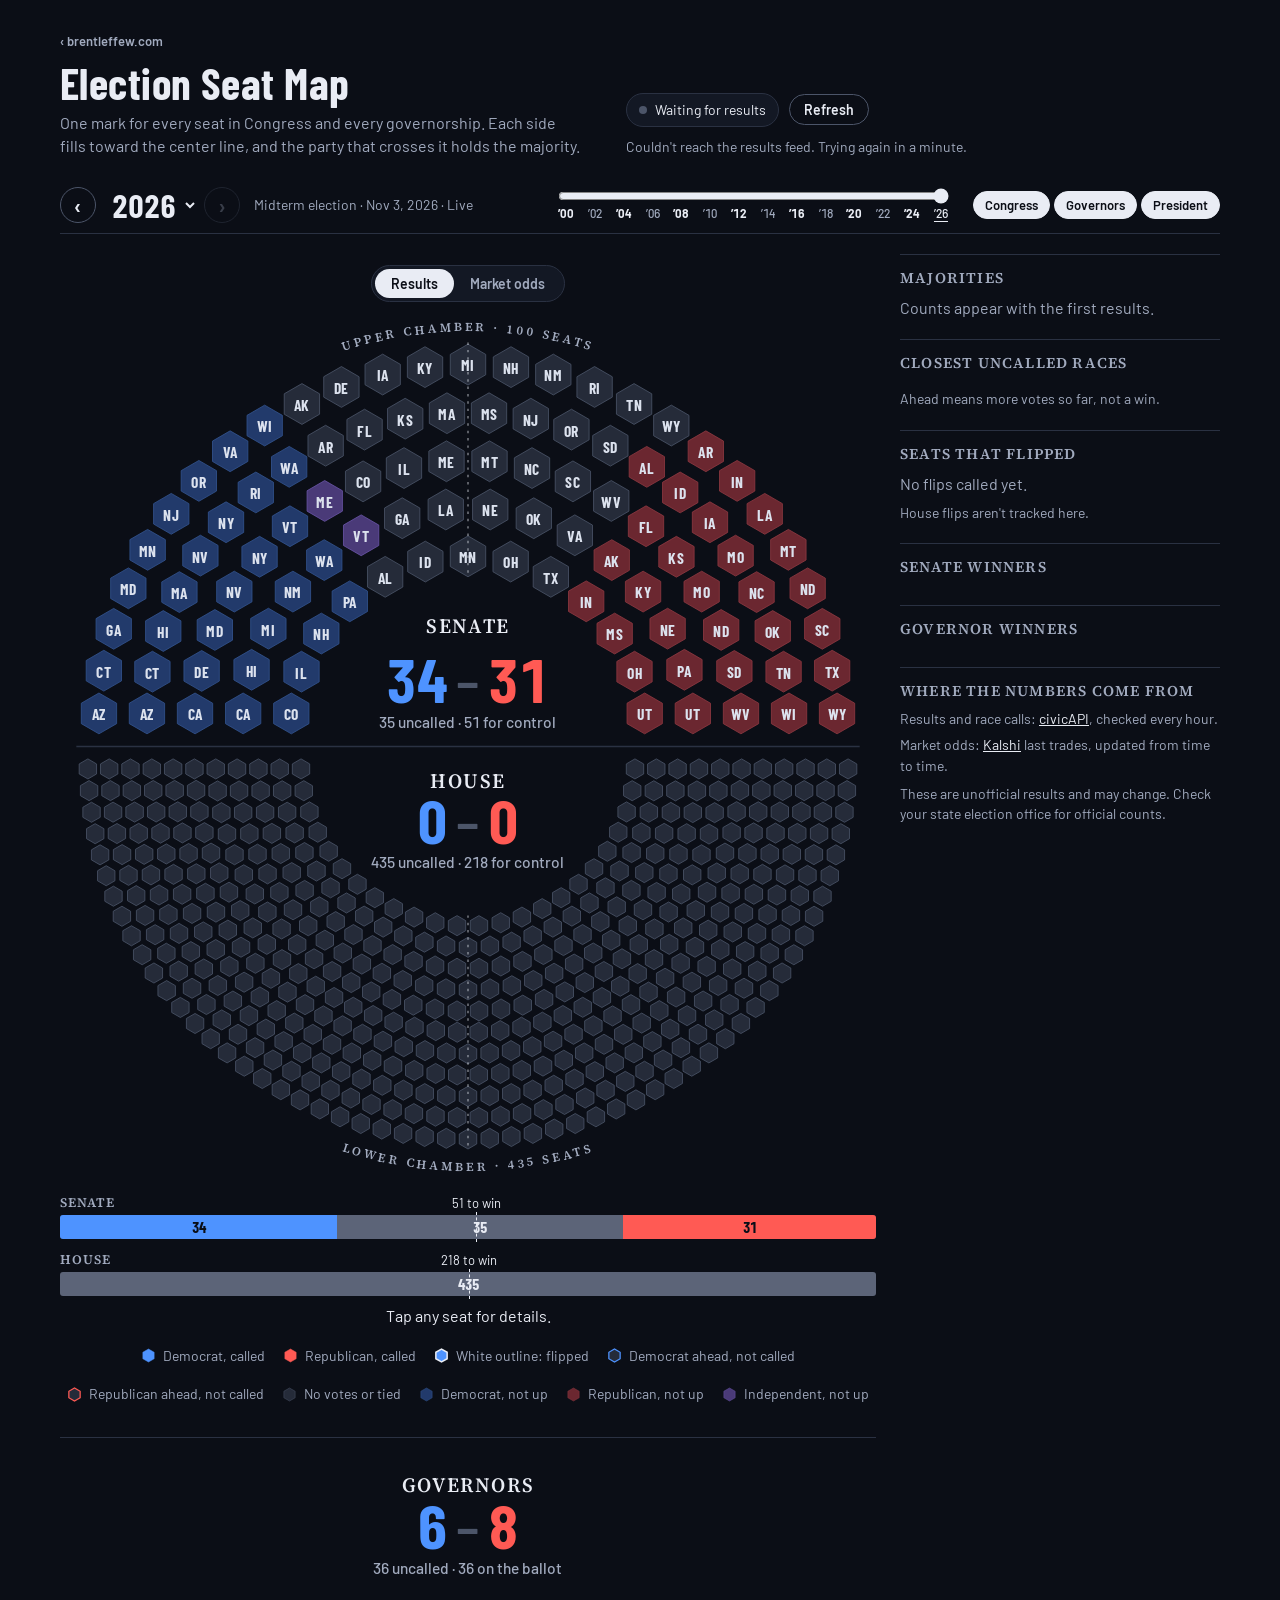
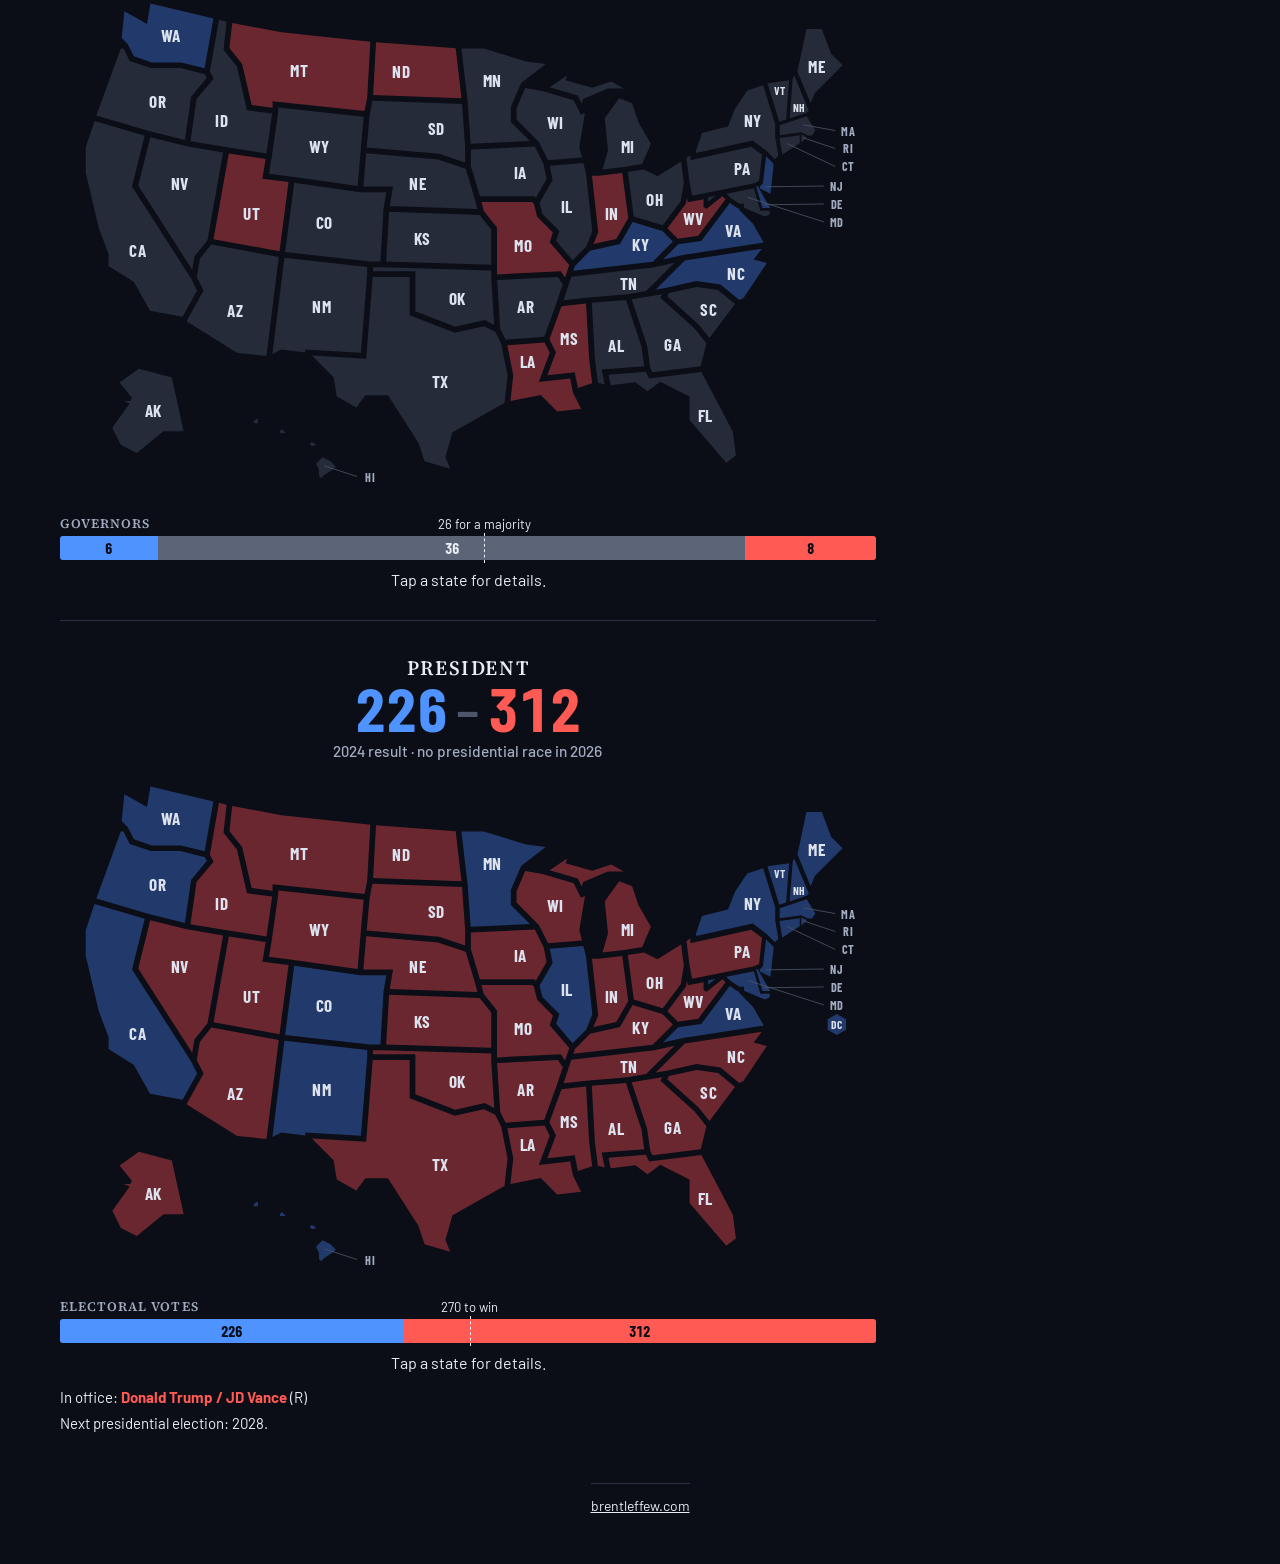
==== commit e7862e4d: "Elections: link back to brentleffew.com" ====
--- a/elections/index.html
+++ b/elections/index.html
@@ -59,6 +59,8 @@
 #checkBtn[hidden] { display: none; }
 header { display: flex; flex-wrap: wrap; gap: 12px 24px; align-items: end; justify-content: space-between; }
 header > div { min-width: 0; }
+.home { display: inline-block; margin-bottom: 10px; font-family: var(--body); font-size: 13px; font-weight: 600; color: var(--muted); text-decoration: none; }
+.home:hover { color: var(--fg); }
 h1 { font-family: var(--display); font-weight: 700; font-size: clamp(30px, 5vw, 44px); line-height: 1; margin: 0; letter-spacing: .01em; text-wrap: balance; }
 .sub { color: var(--muted); margin: 6px 0 0; max-width: 58ch; }
 .status { display: flex; flex-wrap: wrap; align-items: center; gap: 10px; }
@@ -282,6 +284,7 @@
   <p class="final-note" id="finalNote" hidden>All election results from 2026 are in. This map is final.</p>
   <header>
     <div>
+      <a class="home" href="/">‹ brentleffew.com</a>
       <h1>Election Seat Map</h1>
       <p class="sub">One mark for every seat in Congress and every governorship. Each side fills toward the center line, and the party that crosses it holds the majority.</p>
     </div>
@@ -598,18 +601,18 @@
           if (seen[hr.key] !== undefined) m.house[seen[hr.key]] = hr;
           else { seen[hr.key] = m.house.length; m.house.push(hr); }
         }
-      } else if (x.type === "US Senate" && UP.indexOf(x.province) >= 0) {
+      } else if (x.type === "US Senate" && LIVE_SEATS.UP.indexOf(x.province) >= 0) {
         m.senate[x.province] = norm(x, "S" + x.province, NAMES[x.province]);
       }
     });
     (statewide.races || []).filter(keep).sort(byDate).forEach(function (x) {
-      if (x.type === "Governor" && NAMES[x.province] && !GOV_HELD[x.province]) m.gov[x.province] = norm(x, "G" + x.province, NAMES[x.province]);
+      if (x.type === "Governor" && NAMES[x.province] && !LIVE_GOV.GOV_HELD[x.province]) m.gov[x.province] = norm(x, "G" + x.province, NAMES[x.province]);
     });
     return m;
   }
   function allIn(m) {
     var senate = Object.keys(m.senate), gov = Object.keys(m.gov);
-    return m.house.length >= 435 && senate.length === UP.length && gov.length === 36 && called(m) === m.house.length + senate.length + gov.length;
+    return m.house.length >= 435 && senate.length === LIVE_SEATS.UP.length && gov.length === 36 && called(m) === m.house.length + senate.length + gov.length;
   }
   // A past race in the same shape as a live one, so the same drawing code handles both.
   function pastRace(o, key, label) {
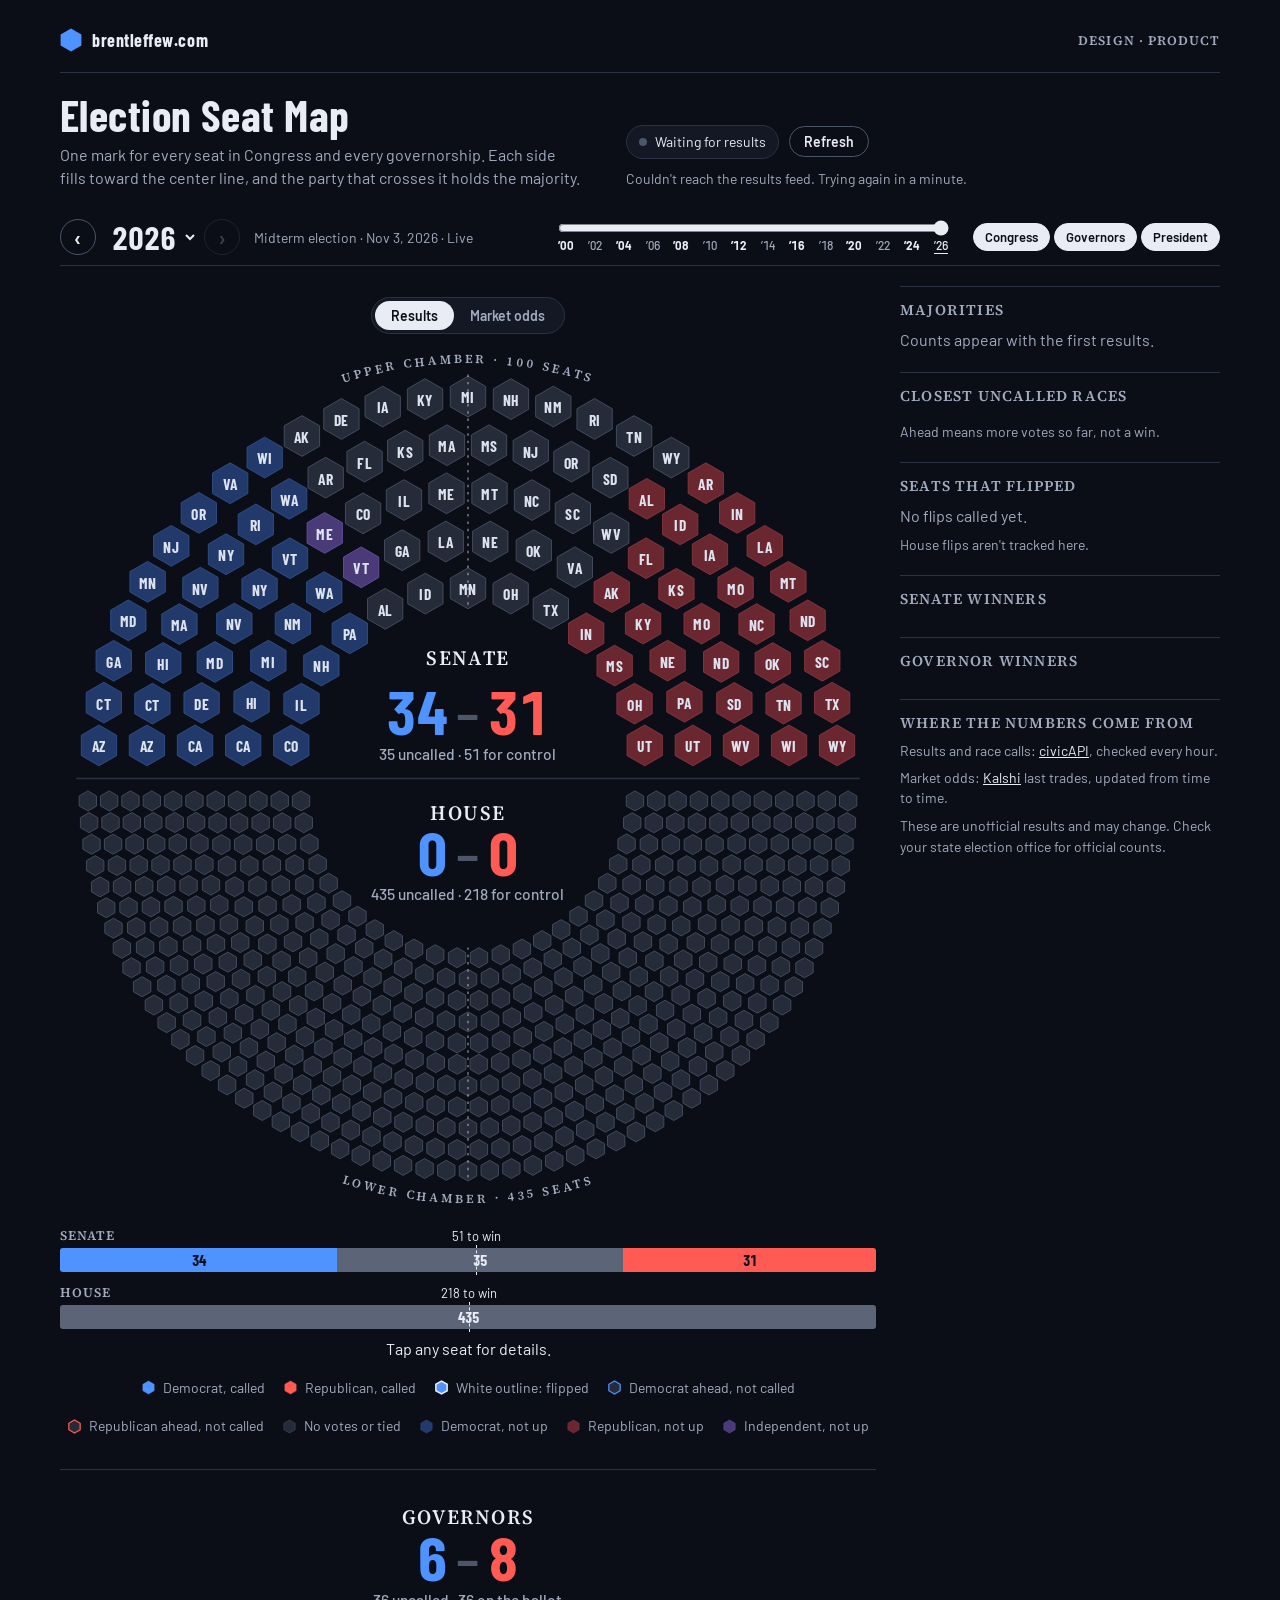
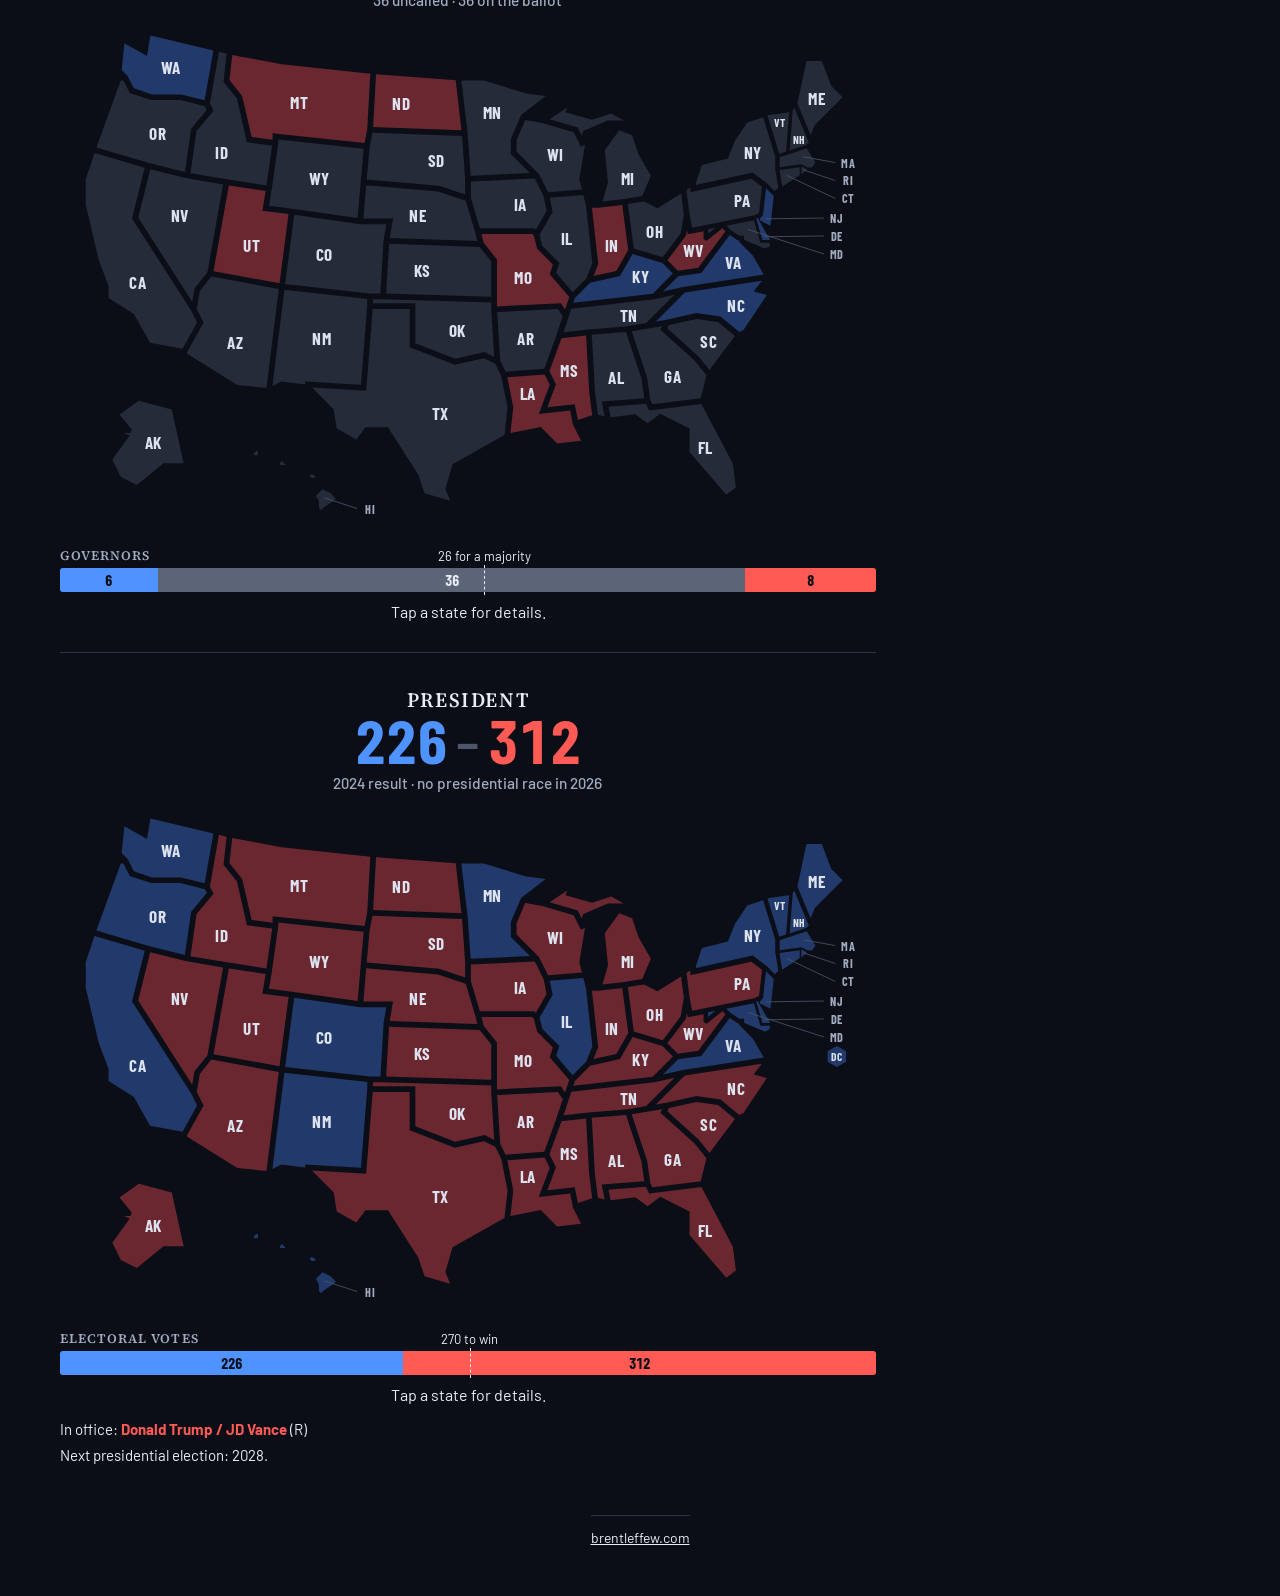
==== commit 82244d15: "Elections: use the brentleffew.com site header instead of the back link" ====
--- a/elections/index.html
+++ b/elections/index.html
@@ -59,8 +59,10 @@
 #checkBtn[hidden] { display: none; }
 header { display: flex; flex-wrap: wrap; gap: 12px 24px; align-items: end; justify-content: space-between; }
 header > div { min-width: 0; }
-.home { display: inline-block; margin-bottom: 10px; font-family: var(--body); font-size: 13px; font-weight: 600; color: var(--muted); text-decoration: none; }
-.home:hover { color: var(--fg); }
+.site-top { display: flex; align-items: center; justify-content: space-between; gap: 16px; flex-wrap: wrap; padding: 0 0 20px; border-bottom: 1px solid var(--line); }
+.site-mark { display: flex; align-items: center; gap: 10px; font: 700 18px var(--display); letter-spacing: .03em; color: var(--fg); text-decoration: none; }
+.site-eyebrow { font: 600 13px var(--serif); letter-spacing: .08em; text-transform: uppercase; color: var(--muted); }
+@media (max-width: 719px) { .site-top { padding-bottom: 16px; } .site-mark { font-size: 16px; } .site-eyebrow { font-size: 12px; } }
 h1 { font-family: var(--display); font-weight: 700; font-size: clamp(30px, 5vw, 44px); line-height: 1; margin: 0; letter-spacing: .01em; text-wrap: balance; }
 .sub { color: var(--muted); margin: 6px 0 0; max-width: 58ch; }
 .status { display: flex; flex-wrap: wrap; align-items: center; gap: 10px; }
@@ -281,10 +283,13 @@
 <body>
 <div class="news" id="news" aria-live="polite"></div>
 <div class="wrap">
+  <div class="site-top">
+    <a class="site-mark" href="/"><svg width="22" height="24" viewBox="0 0 44 48" aria-hidden="true"><polygon points="22,1 42.8,13 42.8,35 22,47 1.2,35 1.2,13" fill="#4E93FF"/></svg>brentleffew.com</a>
+    <span class="site-eyebrow">Design · Product</span>
+  </div>
   <p class="final-note" id="finalNote" hidden>All election results from 2026 are in. This map is final.</p>
   <header>
     <div>
-      <a class="home" href="/">‹ brentleffew.com</a>
       <h1>Election Seat Map</h1>
       <p class="sub">One mark for every seat in Congress and every governorship. Each side fills toward the center line, and the party that crosses it holds the majority.</p>
     </div>
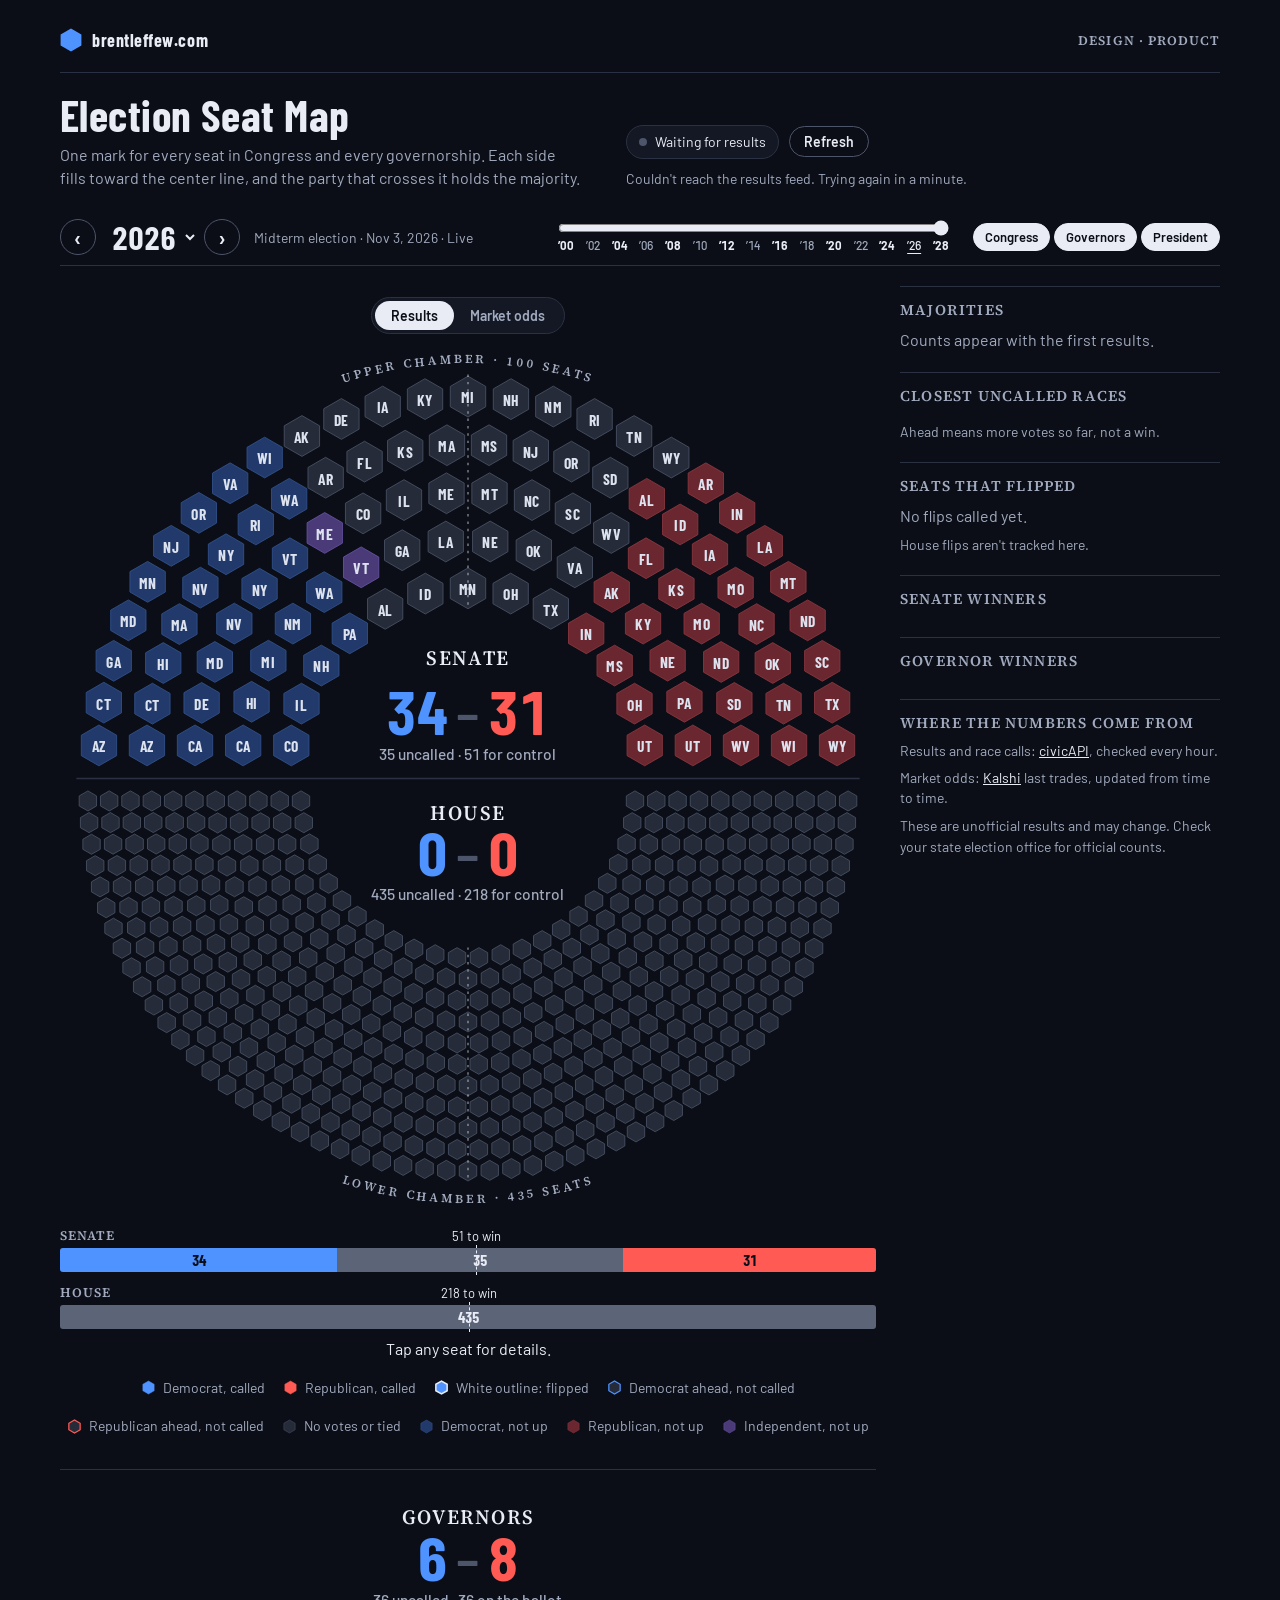
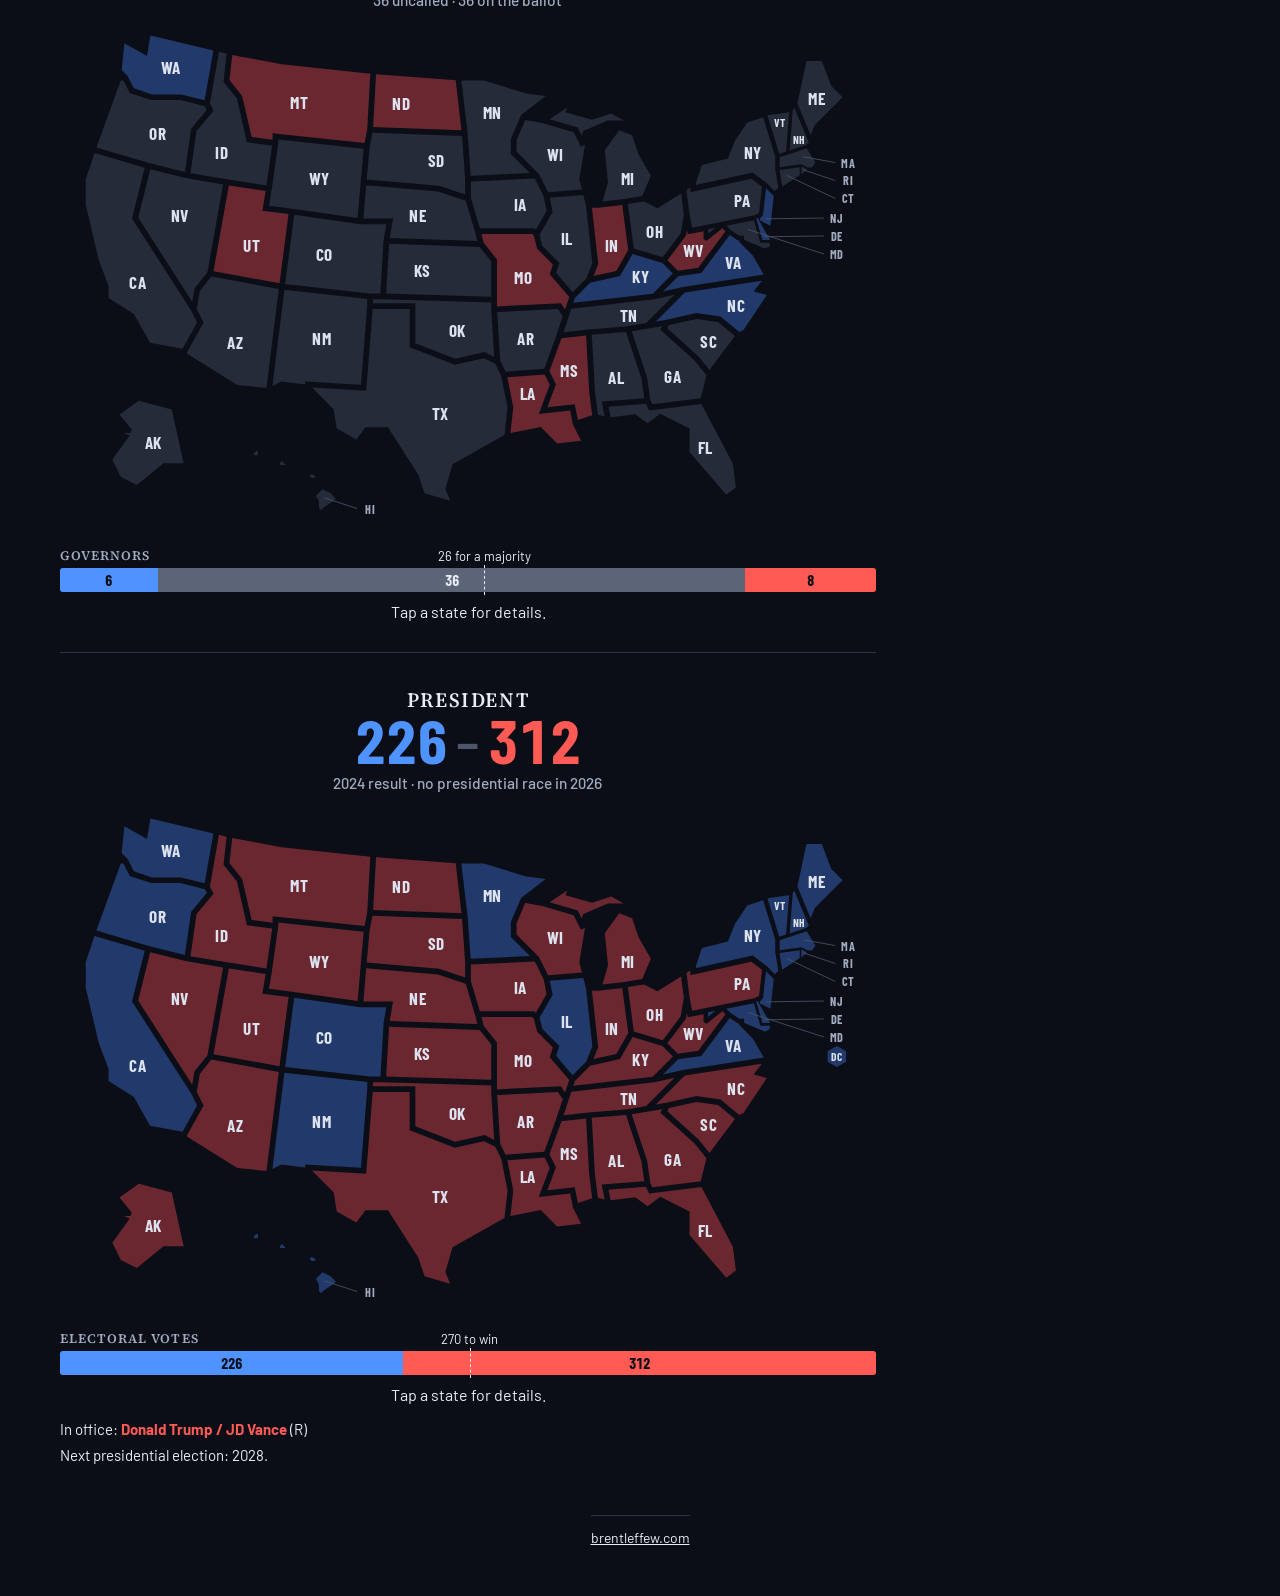
==== commit 8c6c68bc: "Add 2028 to the year slider as an upcoming election Co-Authored-By: Claude Opus 5.5 <noreply@anthrop" ====
--- a/elections/index.html
+++ b/elections/index.html
@@ -89,6 +89,8 @@
 .check-note { flex-basis: 100%; min-height: 20px; color: var(--muted); font-size: 14px; margin: 0; }
 body[data-archive] .check-note { visibility: hidden; }
 .pill[data-state="final"] .dot { background: var(--fg); }
+.pill[data-state="upcoming"] .dot { background: transparent; box-shadow: inset 0 0 0 1.5px var(--muted); }
+#closest .closest-empty { display: block; color: var(--muted); font-size: 14px; }
 .yearbar { position: sticky; top: 0; z-index: 20; display: flex; flex-wrap: wrap; align-items: center; gap: 4px 24px; padding: 8px 0; background: var(--bg); border-bottom: 1px solid var(--line); }
 .y-row { display: flex; align-items: center; gap: 6px; }
 .y-step { width: 36px; height: 36px; padding: 0; font-size: 22px; line-height: 1; }
@@ -376,6 +378,7 @@
       </section>
       <section>
         <h2>Where the numbers come from</h2>
+        <p class="src" id="srcUpcoming" hidden>Seats not on the ballot come from 2024 results and 2026 races called so far. Governors elected in 2025 and up in 2027 are listed as they stand today.</p>
         <p class="src" id="srcArchive" hidden>Past results: <a href="https://electionlab.mit.edu/data" target="_blank" rel="noopener">MIT Election Data + Science Lab</a> for House, Senate and president votes, <a href="https://github.com/unitedstates/congress-legislators" target="_blank" rel="noopener">congress-legislators</a> for who held each seat, and Wikipedia for governors and 2024 House shares.</p>
         <p class="src" id="srcLive">Results and race calls: <a href="https://civicapi.org" target="_blank" rel="noopener">civicAPI</a>, <span id="checkEvery">checked every minute</span>.</p>
         <p class="src" id="oddsSource">Market odds: <a href="https://kalshi.com/category/elections" target="_blank" rel="noopener">Kalshi</a> last trades, updated from time to time.</p>
@@ -410,8 +413,8 @@
     return now < FAST_UNTIL ? POLL_MS : now < HALF_HOUR_UNTIL ? 1800000 : 3600000;
   }
   var lastTry = 0, locked = false;
-  var LIVE_YEAR = 2026, YEARS = [2000, 2002, 2004, 2006, 2008, 2010, 2012, 2014, 2016, 2018, 2020, 2022, 2024, 2026];
-  var DATES = { 2000: "Nov 7, 2000", 2002: "Nov 5, 2002", 2004: "Nov 2, 2004", 2006: "Nov 7, 2006", 2008: "Nov 4, 2008", 2010: "Nov 2, 2010", 2012: "Nov 6, 2012", 2014: "Nov 4, 2014", 2016: "Nov 8, 2016", 2018: "Nov 6, 2018", 2020: "Nov 3, 2020", 2022: "Nov 8, 2022", 2024: "Nov 5, 2024", 2026: "Nov 3, 2026" };
+  var LIVE_YEAR = 2026, YEARS = [2000, 2002, 2004, 2006, 2008, 2010, 2012, 2014, 2016, 2018, 2020, 2022, 2024, 2026, 2028];
+  var DATES = { 2000: "Nov 7, 2000", 2002: "Nov 5, 2002", 2004: "Nov 2, 2004", 2006: "Nov 7, 2006", 2008: "Nov 4, 2008", 2010: "Nov 2, 2010", 2012: "Nov 6, 2012", 2014: "Nov 4, 2014", 2016: "Nov 8, 2016", 2018: "Nov 6, 2018", 2020: "Nov 3, 2020", 2022: "Nov 8, 2022", 2024: "Nov 5, 2024", 2026: "Nov 3, 2026", 2028: "Nov 7, 2028" };
   var year = LIVE_YEAR, ARCHIVE = false, savedView = null, WHO = { D: [], I: [], R: [] }, GOV_WHO = {}, GOV_BASE_IND = 0, GOV_UP = 36, liveModel = null, presData = null, jsonCache = {}, yearToken = 0;
   var NS = "http://www.w3.org/2000/svg";
   var CX = 500, Y_SENATE = 515, Y_HOUSE = 545;
@@ -650,9 +653,43 @@
     });
     model = m;
   }
+  var UPCOMING = false, UP_WHO = {}, PENDING = [], GOV_PENDING = {}, UP_HELD = {};
+  var OFF_YEAR_GOV = { NJ: ["Mikie Sherrill", "D", 2025], VA: ["Abigail Spanberger", "D", 2025], KY: ["Andy Beshear", "D", 2027], LA: ["Jeff Landry", "R", 2027], MS: ["Tate Reeves", "R", 2027] };
+  function installUpcoming(d24) {
+    var live = liveModel || { senate: {}, gov: {} };
+    HELD_D = []; HELD_I = []; HELD_R = []; UP = []; WHO = { D: [], I: [], R: [] }; UP_WHO = {}; UP_HELD = {}; PENDING = [];
+    var class2 = {};
+    d24.s.forEach(function (o) { if (o.cls === 2) class2[o.st] = true; });
+    function hold(st, n, p) { (p === "D" ? HELD_D : p === "I" ? HELD_I : HELD_R).push(st); WHO[p].push(n); }
+    d24.s.slice().sort(function (a, b) { return a.st.localeCompare(b.st); }).forEach(function (o) {
+      if (o.cls === 1) hold(o.st, o.n, o.p);
+      else if (o.cls === 2) {
+        var r = live.senate[o.st];
+        if (r && r.win) hold(o.st, r.win.name, r.win.p); else PENDING.push(o.st);
+      } else {
+        var sp = !class2[o.st] && live.senate[o.st];
+        UP.push(o.st);
+        UP_WHO[o.st] = sp ? (sp.win ? sp.win.name : "") : o.n;
+        UP_HELD[o.st] = sp ? (sp.win ? sp.win.p : "") : o.p;
+      }
+    });
+    BASE_DEM = HELD_D.length + HELD_I.length; BASE_REP = HELD_R.length;
+    GOV_HELD = {}; GOV_WHO = {}; GOV_PENDING = {}; GOV_BASE_DEM = 0; GOV_BASE_REP = 0; GOV_BASE_IND = 0; GOV_UP = 0;
+    Object.keys(d24.g).forEach(function (st) {
+      var o = d24.g[st], r = live.gov[st], off = OFF_YEAR_GOV[st], p, n;
+      if (o.up) { GOV_UP++; UP_WHO["G" + st] = o.n; UP_HELD["G" + st] = o.p; return; }
+      if (off) { n = off[0]; p = off[1]; }
+      else if (r && r.win) { n = r.win.name; p = r.win.p; }
+      else { GOV_PENDING[st] = true; return; }
+      GOV_HELD[st] = p; GOV_WHO[st] = n;
+      if (p === "D") GOV_BASE_DEM++; else if (p === "R") GOV_BASE_REP++; else GOV_BASE_IND++;
+    });
+    model = { house: [], senate: {}, gov: {} };
+  }
   function restoreLive() {
     HELD_D = LIVE_SEATS.HELD_D; HELD_I = LIVE_SEATS.HELD_I; HELD_R = LIVE_SEATS.HELD_R; UP = LIVE_SEATS.UP;
     BASE_DEM = LIVE_SEATS.BASE_DEM; BASE_REP = LIVE_SEATS.BASE_REP; WHO = { D: [], I: [], R: [] };
+    PENDING = []; GOV_PENDING = {}; UP_WHO = {}; UP_HELD = {};
     GOV_HELD = LIVE_GOV.GOV_HELD; GOV_BASE_DEM = LIVE_GOV.GOV_BASE_DEM; GOV_BASE_REP = LIVE_GOV.GOV_BASE_REP; GOV_BASE_IND = 0; GOV_WHO = {}; GOV_UP = 36;
     model = liveModel || { house: [], senate: {}, gov: {} };
   }
@@ -757,7 +794,7 @@
     });
     hBlock.d.textContent = dem; hBlock.r.textContent = rep;
     var open = 435 - dem - rep - other;
-    hBlock.n.textContent = ARCHIVE ? (open ? open + " vacant · " : "") + "218 for control" : open + " uncalled · 218 for control";
+    hBlock.n.textContent = UPCOMING ? "435 on the ballot · 218 for control" : ARCHIVE ? (open ? open + " vacant · " : "") + "218 for control" : open + " uncalled · 218 for control";
     return { dem: dem, rep: rep, open: open, aheadD: aheadD, aheadR: aheadR };
   }
 
@@ -770,8 +807,9 @@
     var seq = [];
     HELD_D.forEach(function (st, i) { seq.push({ st: st, cls: "dem-dim", who: WHO.D[i], text: NAMES[st] + ": not on the ballot this year. Held by a Democrat." }); });
     HELD_I.forEach(function (st, i) { seq.push({ st: st, cls: "ind-dim", who: WHO.I[i], text: NAMES[st] + ": not on the ballot this year. Held by an independent who caucuses with Democrats." }); });
+    PENDING.forEach(function (st) { seq.push({ st: st, cls: "open", pending: true, text: NAMES[st] + ": 2026 race not called yet." }); });
     left.concat(missing.map(function (st) { return { missing: st }; }), right).forEach(function (r) {
-      if (r.missing) { seq.push({ st: r.missing, cls: "open", text: NAMES[r.missing] + ": no data yet." }); return; }
+      if (r.missing) { seq.push({ st: r.missing, cls: "open", up: UPCOMING, who: UP_WHO[r.missing], upHeld: UP_HELD[r.missing], text: NAMES[r.missing] + (UPCOMING ? ": on the ballot " + DATES[year] + "." : ": no data yet.") }); return; }
       var was = UP_WAS_D.indexOf(r.st) >= 0 ? "D" : "R", flip = r.past ? r.flip : !!r.win && r.win.p !== was;
       if (r.win) { if (r.win.p === "D") dem++; else if (r.win.p === "R") rep++; else ind++; }
       if (flip) flips.push({ st: r.st, win: r.win, kind: "Senate" });
@@ -799,7 +837,7 @@
     if (ARCHIVE) { dem += ind; ind = 0; }
     sBlock.d.textContent = dem; sBlock.r.textContent = rep;
     var open = 100 - dem - rep - ind;
-    sBlock.n.textContent = ARCHIVE ? "51 for control" : open + " uncalled · 51 for control";
+    sBlock.n.textContent = UPCOMING ? UP.length + " on the ballot · 51 for control" : ARCHIVE ? "51 for control" : open + " uncalled · 51 for control";
     return { dem: dem, rep: rep, ind: ind, open: open, flips: flips };
   }
 
@@ -810,6 +848,8 @@
       if (held) {
         cls = held === "D" ? "dem-dim" : held === "I" ? "ind-dim" : "rep-dim";
         text = NAMES[st] + ": not on the ballot this year. Held by a " + partyName(held) + ".";
+      } else if (UPCOMING) {
+        cls = "open"; text = NAMES[st] + (GOV_PENDING[st] ? ": 2026 race not called yet." : ": on the ballot " + DATES[year] + ".");
       } else if (!r) {
         cls = "open"; text = NAMES[st] + ": no data yet.";
       } else {
@@ -829,7 +869,7 @@
       setClass(s, cls, flip ? "flip" : "");
       s.l.setAttribute("class", lab);
       s.text = text;
-      s.info = { st: st, held: held, race: r || null, flip: flip, priced: priced, who: GOV_WHO[st] };
+      s.info = { st: st, held: held, race: r || null, flip: flip, priced: priced, who: GOV_WHO[st] || UP_WHO["G" + st], up: UPCOMING && !held && !GOV_PENDING[st], pending: !!GOV_PENDING[st], upHeld: UP_HELD["G" + st] };
       s.g.classList.toggle("sel", r ? selected === r.key : tipSlot === s);
       s.g.setAttribute("aria-label", text);
       paintOdds(s, o, priced);
@@ -844,7 +884,7 @@
     nI += GOV_BASE_IND;
     var dem = GOV_BASE_DEM + nD, rep = GOV_BASE_REP + nR;
     gBlock.d.textContent = dem; gBlock.r.textContent = rep;
-    gBlock.n.textContent = ARCHIVE ? GOV_UP + " on the ballot" : (50 - dem - rep - nI) + " uncalled · 36 on the ballot";
+    gBlock.n.textContent = UPCOMING ? GOV_UP + " on the ballot" : ARCHIVE ? GOV_UP + " on the ballot" : (50 - dem - rep - nI) + " uncalled · 36 on the ballot";
     return { dem: dem, rep: rep, ind: nI, open: 50 - dem - rep - nI, flips: flips };
   }
 
@@ -856,6 +896,12 @@
     return n + end;
   }
   function presModel(st) {
+    if (UPCOMING && presData) {
+      var e24 = presData.e[2024], s24 = e24.st[st];
+      if (!s24) return null;
+      var w24 = e24.t.filter(function (t) { return t.p === s24[0]; })[0];
+      return { y2: year, ev: s24[3], race: null, last: { n: w24.n, p: w24.p } };
+    }
     var y2 = year % 4 === 0 ? year : year - 2, e = presData && presData.e[y2], s = e && e.st[st];
     if (!s) return null;
     var byP = {};
@@ -868,7 +914,7 @@
   function tipModel(slot) {
     if (slot.pres) {
       var pm = presModel(slot.st);
-      return pm ? { kind: "President · " + pm.y2 + " · " + pm.ev + " electoral votes", title: st_name(slot.st), race: pm.race } : null;
+      return pm ? { kind: "President · " + pm.y2 + " · " + pm.ev + " electoral votes", title: st_name(slot.st), race: pm.race, last: pm.last } : null;
     }
     if (slot.race !== undefined) {
       var hr = slot.race;
@@ -879,7 +925,7 @@
     var v = slot.info;
     if (!v) return null;
     var map = slot.gov ? (oddsData.gov || {}) : (oddsData.senate || {});
-    return { kind: slot.gov ? "Governor" : "Senate", title: NAMES[v.st], race: v.race || null, flip: v.flip, held: slot.gov ? v.held : !v.race && /dim$/.test(v.cls) ? v.cls.charAt(0).toUpperCase() : null, odds: map[v.st], priced: v.priced };
+    return { kind: slot.gov ? "Governor" : "Senate", title: NAMES[v.st], race: v.race || null, flip: v.flip, up: v.up, pending: v.pending, upHeld: v.upHeld, held: slot.gov ? v.held : !v.race && /dim$/.test(v.cls) ? v.cls.charAt(0).toUpperCase() : null, odds: map[v.st], priced: v.priced };
   }
   function fillTip(slot) {
     var m = tipModel(slot), who = slot.info && slot.info.who;
@@ -889,8 +935,15 @@
     var st = $("tipStatus"), rows = $("tipRows"), r = m.race, foot = "";
     rows.textContent = "";
     st.style.color = "";
-    if (!r) {
+    if (!r && (m.up || m.last || m.pending)) {
+      st.textContent = m.pending ? "Still counting from 2026" : "On the ballot " + DATES[year];
+      if (m.last) foot = "2024: won by " + m.last.n + " (" + m.last.p + ").";
+      else if (m.up && who) foot = "Now held by " + who + " (" + m.upHeld + ").";
+      else if (m.pending) foot = "This 2026 race hasn't been called.";
+    } else if (!r) {
       st.textContent = m.held ? "Not on the ballot in " + year : "No data yet";
+      var off = UPCOMING && slot.gov && OFF_YEAR_GOV[slot.info.st];
+      if (off && off[2] > LIVE_YEAR) st.textContent = "Up for election in " + off[2];
       if (m.held) foot = "Held by " + (who ? who + " (" + m.held + ")" : m.held === "I" ? "an independent who caucuses with Democrats" : "a " + partyName(m.held)) + ".";
     } else {
       var shown = r.c.filter(function (k) { return k.votes > 0; }).slice(0, 3);
@@ -1010,6 +1063,10 @@
     var box = $("control"); box.textContent = "";
     function line(name, dem, rep, need, open) {
       var p = document.createElement("p"); p.className = "control";
+      if (UPCOMING) {
+        p.textContent = name + ": " + (name === "House" ? "all 435 seats" : UP.length + " seats") + " on the ballot." + (name === "House" ? "" : " Seats not up: Democrats " + dem + ", Republicans " + rep + "." + (PENDING.length ? " " + PENDING.length + " still counting from 2026." : ""));
+        box.appendChild(p); return;
+      }
       var top = ARCHIVE ? (dem >= need ? "Democratic majority." : rep >= need ? "Republican majority." : "Evenly divided.") : dem >= need ? "Democrats have reached " + need + "." : rep >= need ? "Republicans have reached " + need + "." : open + " uncalled.";
       p.textContent = name + ": Democrats " + dem + ", Republicans " + rep + ". " + top;
       box.appendChild(p);
@@ -1017,23 +1074,24 @@
     if (sections.c) { line("Senate", s.dem, s.rep, 51, s.open); line("House", h.dem, h.rep, 218, h.open); }
     if (sections.p && presData) {
       var pp = document.createElement("p"); pp.className = "control";
-      if (year % 4 === 0) { var pt = presData.e[year].t; pp.textContent = "President: " + lastName(pt[0].n) + " " + pt[0].ev + ", " + lastName(pt[1].n) + " " + pt[1].ev + " electoral votes."; }
+      if (UPCOMING) pp.textContent = "President: on the ballot " + DATES[year] + ". 270 electoral votes to win.";
+      else if (year % 4 === 0) { var pt = presData.e[year].t; pp.textContent = "President: " + lastName(pt[0].n) + " " + pt[0].ev + ", " + lastName(pt[1].n) + " " + pt[1].ev + " electoral votes."; }
       else pp.textContent = "President: " + presData.o[year][0] + " in office.";
       box.appendChild(pp);
     }
     var p = document.createElement("p"); p.className = "control";
-    p.textContent = "Governors: Democrats " + g.dem + ", Republicans " + g.rep + (ARCHIVE ? (g.ind ? ", independents " + g.ind : "") + "." : ". " + g.open + " uncalled.");
+    p.textContent = UPCOMING ? "Governors: " + GOV_UP + " on the ballot. Not up: Democrats " + g.dem + ", Republicans " + g.rep + "." : "Governors: Democrats " + g.dem + ", Republicans " + g.rep + (ARCHIVE ? (g.ind ? ", independents " + g.ind : "") + "." : ". " + g.open + " uncalled.");
     if (sections.g) box.appendChild(p);
     var n = document.createElement("p"); n.className = "note";
     n.hidden = !sections.c && !sections.g;
-    n.textContent = ARCHIVE ? "Counts include seats not on the ballot." + (sections.c ? " Senate independents are counted with the Democrats they caucused with." : "") : "Counts come from civicAPI's race calls and include seats not on the ballot.";
+    n.textContent = UPCOMING ? "No votes have been cast. Counts show seats that aren't on the ballot, with Senate independents counted with Democrats." : ARCHIVE ? "Counts include seats not on the ballot." + (sections.c ? " Senate independents are counted with the Democrats they caucused with." : "") : "Counts come from civicAPI's race calls and include seats not on the ballot.";
     box.appendChild(n);
   }
   function renderLists(m, flips) {
     var ul = $("flips"); ul.textContent = "";
     flips = flips.filter(function (f) { return f.kind === "Senate" ? sections.c : sections.g; });
     var pf = [], pc = [];
-    if (sections.p && presData && year % 4 === 0) {
+    if (sections.p && presData && year % 4 === 0 && !UPCOMING) {
       var prior = presData.e[year - 4];
       Object.keys(presSlots).sort().forEach(function (st) {
         var pm = presModel(st);
@@ -1062,9 +1120,10 @@
     ).filter(function (x) { return ARCHIVE ? x.r.win && x.r.c[1] : !x.r.win && x.r.lead; }).sort(function (a, b) { return a.r.margin - b.r.margin; }).slice(0, 12);
     var c = $("closest"); c.textContent = "";
     open.forEach(function (x) { listRow(c, x.tag, (ARCHIVE ? x.r.win : x.r.lead).p, x.kind + " · " + count(x.r)); });
+    if (UPCOMING) { var li = document.createElement("li"); li.className = "closest-empty"; li.textContent = "Results start " + DATES[year] + "."; c.appendChild(li); }
     $("closestTitle").textContent = ARCHIVE ? "Closest races" : "Closest uncalled races";
     $("closestNote").hidden = ARCHIVE;
-    $("flipsEmpty").textContent = ARCHIVE ? "No Senate or governor seats flipped." : "No flips called yet.";
+    $("flipsEmpty").textContent = UPCOMING ? "No results yet." : ARCHIVE ? "No Senate or governor seats flipped." : "No flips called yet.";
   }
 
   // Majority bars: Democrats fill from the left, Republicans from the right, and the dashed line marks the seats needed.
@@ -1129,6 +1188,23 @@
 
   function renderPres() {
     if (!presData) return;
+    if (UPCOMING) {
+      Object.keys(presSlots).forEach(function (st) {
+        var s = presSlots[st];
+        setClass(s, "open", "");
+        s.l.setAttribute("class", s.base);
+        s.g.setAttribute("aria-label", st_name(st) + ": on the ballot " + DATES[year] + ".");
+      });
+      pBlock.d.textContent = 0; pBlock.r.textContent = 0;
+      pBlock.n.textContent = "270 to win";
+      setBar("pres", 0, 0, 0, 538);
+      var tk = $("tickets"); tk.textContent = "";
+      ["Nominees not chosen yet.", "Electoral votes per state stay as they were in 2024 until the 2030 census."].forEach(function (t) {
+        var li = document.createElement("li"); li.textContent = t; tk.appendChild(li);
+      });
+      presSvg.setAttribute("aria-label", "President " + year + ": not voted yet. 270 electoral votes to win.");
+      return;
+    }
     var isPres = year % 4 === 0, y2 = isPres ? year : year - 2, e = presData.e[y2], prior = presData.e[y2 - 4], dem = 0, rep = 0;
     e.t.forEach(function (t) { if (t.p === "D") dem = t.ev; else rep = t.ev; });
     Object.keys(presSlots).forEach(function (st) {
@@ -1270,6 +1346,7 @@
       if (!next.house.length) throw new Error("empty");
       liveModel = next;
       if (!ARCHIVE) { model = next; render(); }
+      else if (UPCOMING && jsonCache["2024"]) { installUpcoming(jsonCache["2024"]); quiet = true; render(); quiet = false; }
       firstData = false;
       lastOk = Date.now(); failed = false;
       locked = allIn(next);
@@ -1292,6 +1369,10 @@
   function tick() {
     var pill = $("pill"), text = $("pillText");
     if (busy && !ARCHIVE) { pill.dataset.state = "busy"; text.textContent = lastOk ? "Checking for updates" : "Loading results"; return; }
+    if (UPCOMING) {
+      var days = Math.ceil((Date.parse("2028-11-07T00:00:00-08:00") - Date.now()) / 86400000);
+      pill.dataset.state = "upcoming"; text.textContent = "Upcoming · " + days + " days away"; return;
+    }
     if (ARCHIVE || locked) { pill.dataset.state = "final"; text.textContent = ARCHIVE ? "Final results" : "Final"; return; }
     if (!lastOk) { pill.dataset.state = "stale"; text.textContent = "Waiting for results"; return; }
     var secs = Math.max(0, Math.round((Date.now() - lastOk) / 1000));
@@ -1320,7 +1401,7 @@
   function syncChrome() {
     document.body.toggleAttribute("data-archive", ARCHIVE);
     $("checkBtn").style.visibility = ARCHIVE || locked ? "hidden" : "";
-    $("srcLive").hidden = ARCHIVE; $("oddsSource").hidden = ARCHIVE; $("srcArchive").hidden = !ARCHIVE;
+    $("srcLive").hidden = ARCHIVE; $("oddsSource").hidden = ARCHIVE; $("srcArchive").hidden = !ARCHIVE || UPCOMING; $("srcUpcoming").hidden = !UPCOMING;
     setCadence();
     tick();
   }
@@ -1329,21 +1410,21 @@
     $("ySelect").value = y; $("ySlider").value = i;
     var list = navYears(), k = list.indexOf(y);
     $("yPrev").disabled = k <= 0; $("yNext").disabled = k === list.length - 1;
-    $("yKind").textContent = $("yKindHead").textContent = kind + " · " + DATES[y] + (y === LIVE_YEAR ? " · Live" : "");
+    $("yKind").textContent = $("yKindHead").textContent = kind + " · " + DATES[y] + (y === LIVE_YEAR ? " · Live" : y > LIVE_YEAR ? " · Upcoming" : "");
     Array.prototype.forEach.call($("yTicks").children, function (b, k) { b.setAttribute("aria-current", k === i ? "true" : "false"); });
   }
   function selectYear(y) {
     var t = ++yearToken;
     syncYearControls(y);
-    (y === LIVE_YEAR ? Promise.resolve(null) : loadJson(String(y))).then(function (d) {
+    (y === LIVE_YEAR ? Promise.resolve(null) : loadJson(String(y > LIVE_YEAR ? 2024 : y))).then(function (d) {
       if (t !== yearToken) return;
       closeTip();
-      year = y; ARCHIVE = y !== LIVE_YEAR;
+      year = y; ARCHIVE = y !== LIVE_YEAR; UPCOMING = y > LIVE_YEAR;
       if (ARCHIVE) {
         if (savedView === null) savedView = view;
         view = "results"; document.body.dataset.view = "results";
         $("viewResults").setAttribute("aria-pressed", "true"); $("viewOdds").setAttribute("aria-pressed", "false");
-        installYear(d);
+        if (UPCOMING) installUpcoming(d); else installYear(d);
       } else {
         restoreLive();
         if (savedView !== null) { view = savedView; savedView = null; document.body.dataset.view = view; $("viewResults").setAttribute("aria-pressed", view === "results"); $("viewOdds").setAttribute("aria-pressed", view === "odds"); }
@@ -1355,7 +1436,7 @@
       syncUrl();
       if (due()) poll(false);
       var i = YEARS.indexOf(y);
-      [YEARS[i - 1], YEARS[i + 1]].forEach(function (n) { if (n && n !== LIVE_YEAR) loadJson(String(n)).catch(function () {}); });
+      [YEARS[i - 1], YEARS[i + 1]].forEach(function (n) { if (n && n < LIVE_YEAR) loadJson(String(n)).catch(function () {}); });
     }).catch(function () { syncYearControls(year); setNote("Couldn't load that election.", false); });
   }
   // Section switches. At least one stays on, and hidden sections keep updating so turning one back on is instant.
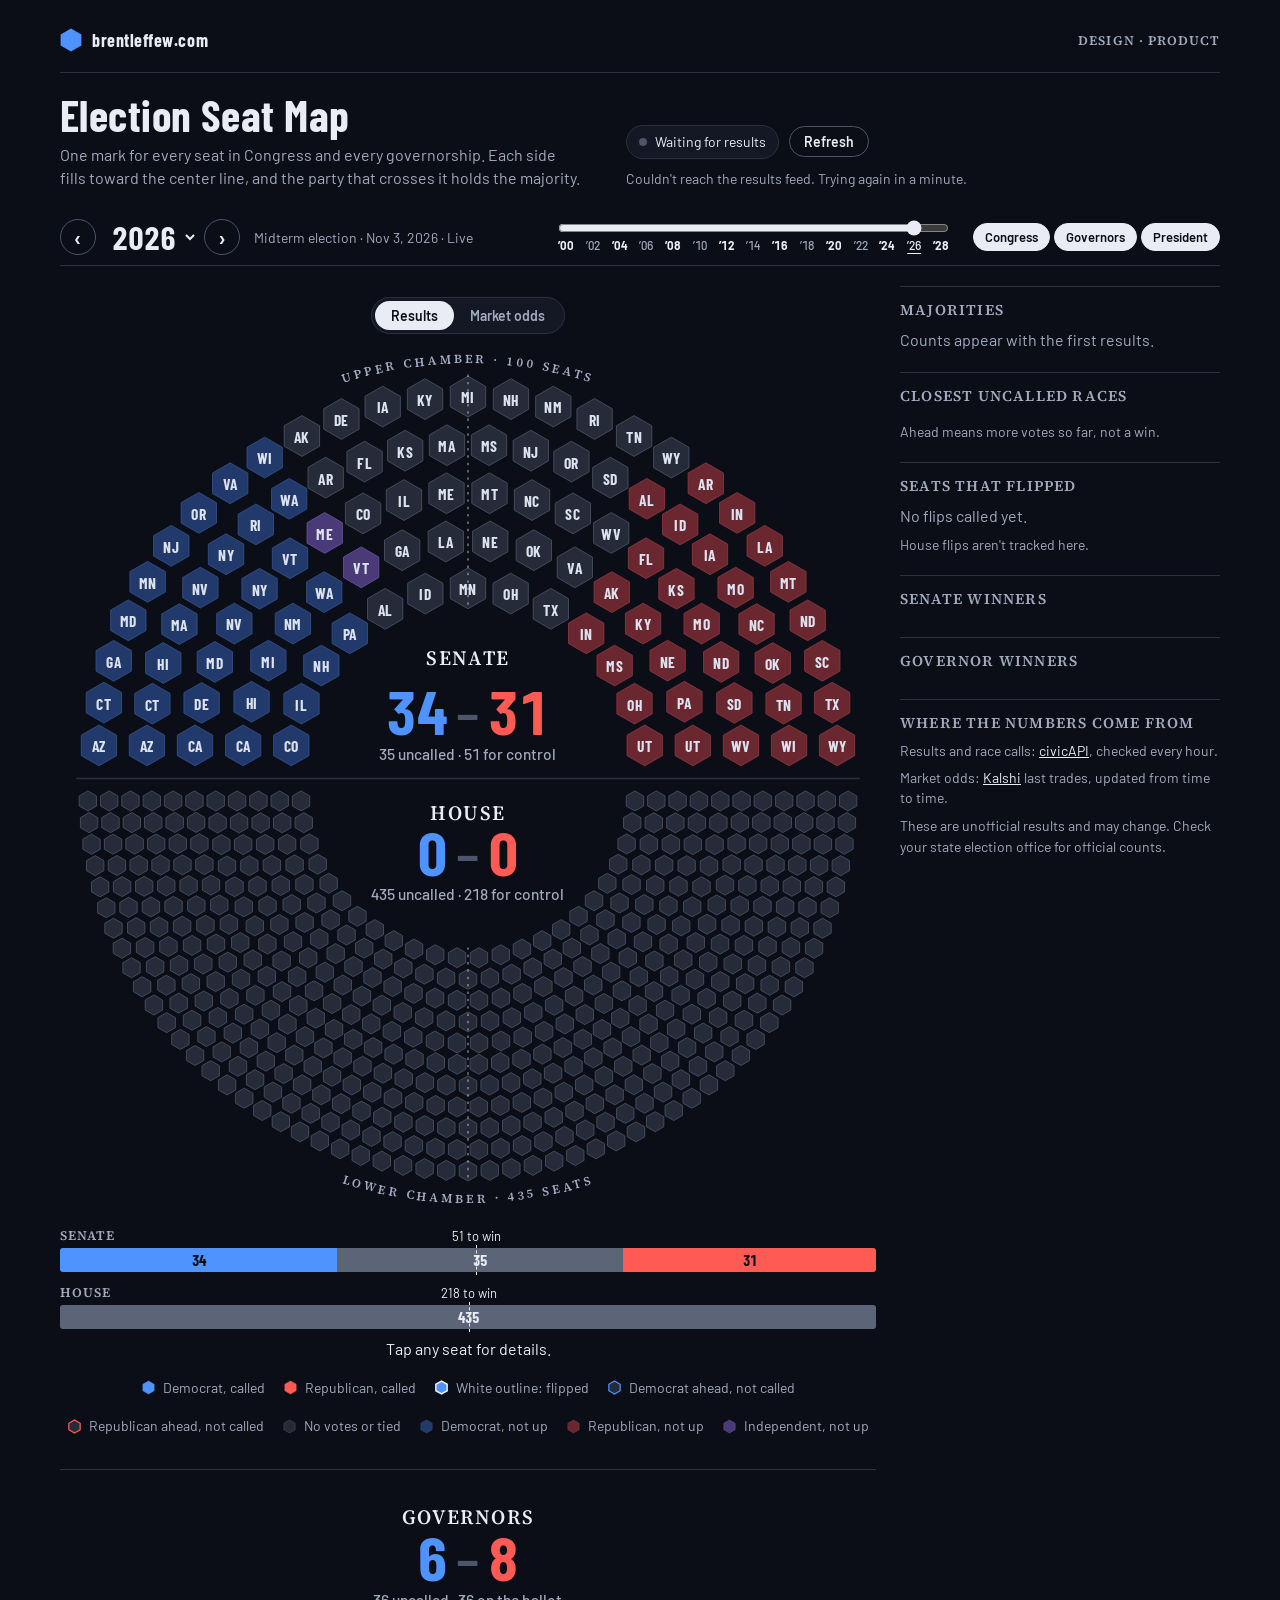
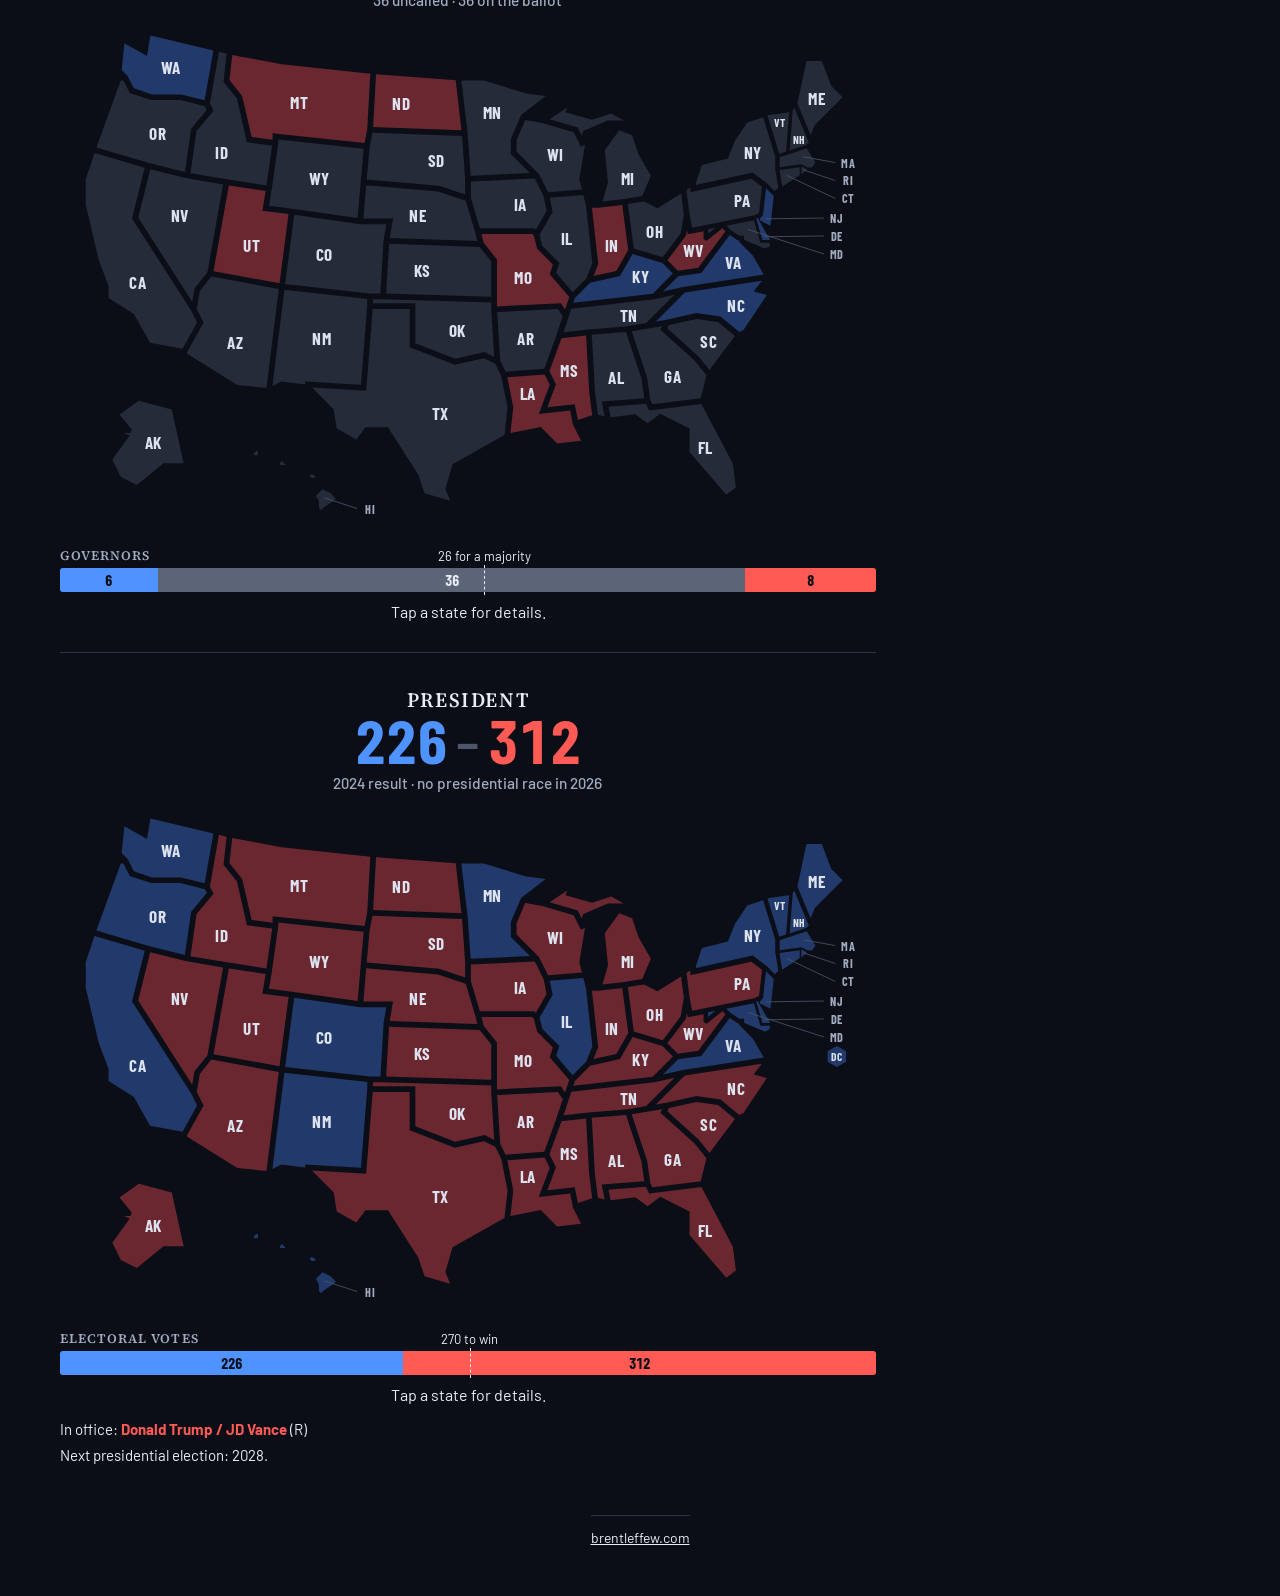
==== commit b4a2f997: "Fix the year slider range so 2026 and 2028 line up with their labels Co-Authored-By: Claude Opus 5.5" ====
--- a/elections/index.html
+++ b/elections/index.html
@@ -316,7 +316,7 @@
       <button type="button" id="secBtnP" data-sec="p" aria-label="President" aria-pressed="true">Pres<span class="long">ident</span></button>
     </div>
     <div class="y-track">
-      <input type="range" id="ySlider" min="0" max="13" step="1" aria-label="Election year">
+      <input type="range" id="ySlider" min="0" max="14" step="1" aria-label="Election year">
       <div class="y-ticks" id="yTicks"></div>
     </div>
   </nav>
@@ -1481,6 +1481,7 @@
   Array.prototype.forEach.call(document.querySelectorAll(".y-sections button"), function (b) {
     b.addEventListener("click", function () { sections[b.dataset.sec] = !sections[b.dataset.sec]; applySections(true); });
   });
+  $("ySlider").max = YEARS.length - 1;
   YEARS.slice().reverse().forEach(function (y) {
     var o = document.createElement("option"); o.value = y; o.textContent = y; $("ySelect").appendChild(o);
   });
